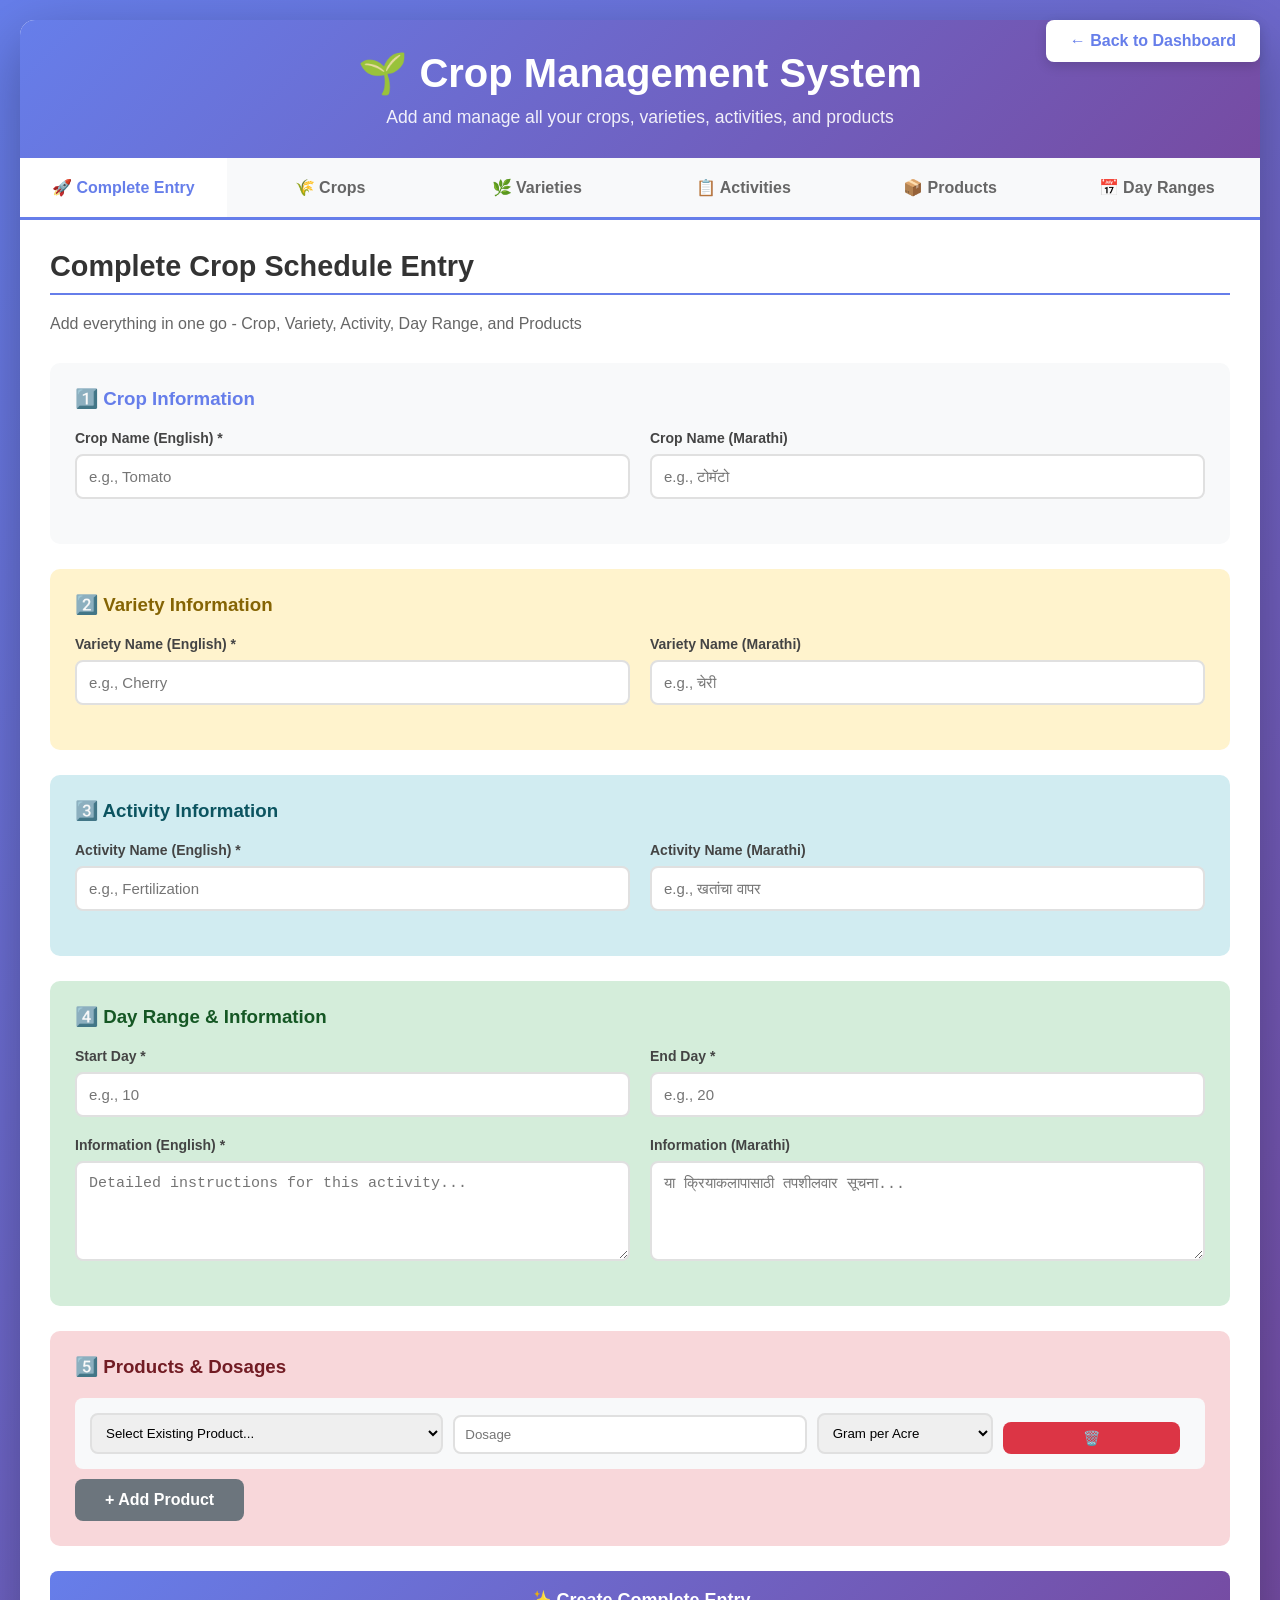
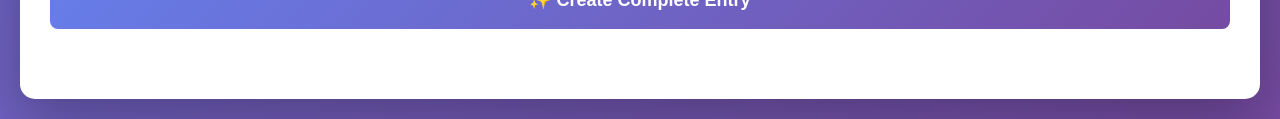
==== calender/templates/add.html @ fe81148e "api edit" ====
<!DOCTYPE html>
<html lang="en">
<head>
    <meta charset="UTF-8">
    <meta name="viewport" content="width=device-width, initial-scale=1.0">
    <title>Crop Management - Edit</title>
    <style>
        * {
            margin: 0;
            padding: 0;
            box-sizing: border-box;
        }

        body {
            font-family: 'Segoe UI', Tahoma, Geneva, Verdana, sans-serif;
            background: linear-gradient(135deg, #667eea 0%, #764ba2 100%);
            min-height: 100vh;
            padding: 20px;
        }

        .container {
            max-width: 1400px;
            margin: 0 auto;
            background: white;
            border-radius: 15px;
            box-shadow: 0 20px 60px rgba(0,0,0,0.3);
            overflow: hidden;
        }

        .header {
            background: linear-gradient(135deg, #667eea 0%, #764ba2 100%);
            color: white;
            padding: 30px;
            text-align: center;
        }

        .header h1 {
            font-size: 2.5em;
            margin-bottom: 10px;
        }

        .header p {
            font-size: 1.1em;
            opacity: 0.9;
        }

        .tabs {
            display: flex;
            background: #f8f9fa;
            border-bottom: 3px solid #667eea;
            overflow-x: auto;
        }

        .tab-btn {
            flex: 1;
            min-width: 150px;
            padding: 20px;
            background: transparent;
            border: none;
            cursor: pointer;
            font-size: 16px;
            font-weight: 600;
            color: #666;
            transition: all 0.3s;
            position: relative;
        }

        .tab-btn:hover {
            background: #e9ecef;
            color: #667eea;
        }

        .tab-btn.active {
            background: white;
            color: #667eea;
        }

        .tab-btn.active::after {
            content: '';
            position: absolute;
            bottom: -3px;
            left: 0;
            right: 0;
            height: 3px;
            background: #667eea;
        }

        .tab-content {
            display: none;
            padding: 30px;
            animation: fadeIn 0.3s;
        }

        .tab-content.active {
            display: block;
        }

        @keyframes fadeIn {
            from { opacity: 0; transform: translateY(10px); }
            to { opacity: 1; transform: translateY(0); }
        }

        .section {
            margin-bottom: 40px;
        }

        .section-title {
            font-size: 1.8em;
            color: #333;
            margin-bottom: 20px;
            padding-bottom: 10px;
            border-bottom: 2px solid #667eea;
        }

        .form-grid {
            display: grid;
            grid-template-columns: repeat(auto-fit, minmax(300px, 1fr));
            gap: 20px;
            margin-bottom: 20px;
        }

        .form-group {
            display: flex;
            flex-direction: column;
        }

        .form-group label {
            font-weight: 600;
            margin-bottom: 8px;
            color: #444;
            font-size: 14px;
        }

        .form-group input,
        .form-group select,
        .form-group textarea {
            padding: 12px;
            border: 2px solid #e0e0e0;
            border-radius: 8px;
            font-size: 15px;
            transition: all 0.3s;
        }

        .form-group input:focus,
        .form-group select:focus,
        .form-group textarea:focus {
            outline: none;
            border-color: #667eea;
            box-shadow: 0 0 0 3px rgba(102, 126, 234, 0.1);
        }

        .form-group textarea {
            min-height: 100px;
            resize: vertical;
        }

        .btn {
            padding: 12px 30px;
            border: none;
            border-radius: 8px;
            font-size: 16px;
            font-weight: 600;
            cursor: pointer;
            transition: all 0.3s;
        }

        .btn-primary {
            background: linear-gradient(135deg, #667eea 0%, #764ba2 100%);
            color: white;
        }

        .btn-primary:hover {
            transform: translateY(-2px);
            box-shadow: 0 5px 15px rgba(102, 126, 234, 0.4);
        }

        .btn-success {
            background: #28a745;
            color: white;
        }

        .btn-success:hover {
            background: #218838;
        }

        .btn-danger {
            background: #dc3545;
            color: white;
            padding: 8px 15px;
            font-size: 14px;
        }

        .btn-danger:hover {
            background: #c82333;
        }

        .btn-secondary {
            background: #6c757d;
            color: white;
        }

        .btn-secondary:hover {
            background: #5a6268;
        }

        .product-row {
            display: grid;
            grid-template-columns: 2fr 2fr 1fr 1fr auto;
            gap: 10px;
            align-items: end;
            margin-bottom: 10px;
            padding: 15px;
            background: #f8f9fa;
            border-radius: 8px;
        }

        .data-table {
            width: 100%;
            border-collapse: collapse;
            margin-top: 20px;
            background: white;
            box-shadow: 0 2px 8px rgba(0,0,0,0.1);
            border-radius: 8px;
            overflow: hidden;
        }

        .data-table thead {
            background: linear-gradient(135deg, #667eea 0%, #764ba2 100%);
            color: white;
        }

        .data-table th,
        .data-table td {
            padding: 15px;
            text-align: left;
        }

        .data-table tbody tr {
            border-bottom: 1px solid #e0e0e0;
            transition: background 0.2s;
        }

        .data-table tbody tr:hover {
            background: #f8f9fa;
        }

        .action-buttons {
            display: flex;
            gap: 10px;
        }

        .status-message {
            padding: 15px 20px;
            border-radius: 8px;
            margin-bottom: 20px;
            font-weight: 500;
        }

        .status-success {
            background: #d4edda;
            color: #155724;
            border: 1px solid #c3e6cb;
        }

        .status-error {
            background: #f8d7da;
            color: #721c24;
            border: 1px solid #f5c6cb;
        }

        .loading {
            text-align: center;
            padding: 40px;
            color: #666;
        }

        .empty-state {
            text-align: center;
            padding: 60px 20px;
            color: #999;
        }

        .empty-state svg {
            width: 80px;
            height: 80px;
            margin-bottom: 20px;
            opacity: 0.5;
        }

        #product-list {
            margin-top: 20px;
        }

        .dashboard-link {
            position: fixed;
            top: 20px;
            right: 20px;
            background: white;
            color: #667eea;
            padding: 12px 24px;
            border-radius: 8px;
            text-decoration: none;
            font-weight: 600;
            box-shadow: 0 4px 12px rgba(0,0,0,0.15);
            transition: all 0.3s;
        }

        .dashboard-link:hover {
            transform: translateY(-2px);
            box-shadow: 0 6px 16px rgba(0,0,0,0.2);
        }
    </style>
</head>
<body>
    <a href="/" class="dashboard-link">← Back to Dashboard</a>

    <div class="container">
        <div class="header">
            <h1>🌱 Crop Management System</h1>
            <p>Add and manage all your crops, varieties, activities, and products</p>
        </div>

        <div class="tabs">
            <button class="tab-btn active" onclick="showTab('complete')">🚀 Complete Entry</button>
            <button class="tab-btn" onclick="showTab('crop')">🌾 Crops</button>
            <button class="tab-btn" onclick="showTab('variety')">🌿 Varieties</button>
            <button class="tab-btn" onclick="showTab('activity')">📋 Activities</button>
            <button class="tab-btn" onclick="showTab('product')">📦 Products</button>
            <button class="tab-btn" onclick="showTab('dayrange')">📅 Day Ranges</button>
        </div>

        <!-- COMPLETE ENTRY TAB -->
        <div id="complete-tab" class="tab-content active">
            <div class="section">
                <h2 class="section-title">Complete Crop Schedule Entry</h2>
                <p style="color: #666; margin-bottom: 30px;">Add everything in one go - Crop, Variety, Activity, Day Range, and Products</p>
                
                <div id="complete-status"></div>

                <form id="complete-form">
                    <!-- Crop Section -->
                    <div style="background: #f8f9fa; padding: 25px; border-radius: 10px; margin-bottom: 25px;">
                        <h3 style="color: #667eea; margin-bottom: 20px;">1️⃣ Crop Information</h3>
                        <div class="form-grid">
                            <div class="form-group">
                                <label>Crop Name (English) *</label>
                                <input type="text" id="crop-name" required placeholder="e.g., Tomato">
                            </div>
                            <div class="form-group">
                                <label>Crop Name (Marathi)</label>
                                <input type="text" id="crop-name-marathi" placeholder="e.g., टोमॅटो">
                            </div>
                        </div>
                    </div>

                    <!-- Variety Section -->
                    <div style="background: #fff3cd; padding: 25px; border-radius: 10px; margin-bottom: 25px;">
                        <h3 style="color: #856404; margin-bottom: 20px;">2️⃣ Variety Information</h3>
                        <div class="form-grid">
                            <div class="form-group">
                                <label>Variety Name (English) *</label>
                                <input type="text" id="variety-name" required placeholder="e.g., Cherry">
                            </div>
                            <div class="form-group">
                                <label>Variety Name (Marathi)</label>
                                <input type="text" id="variety-name-marathi" placeholder="e.g., चेरी">
                            </div>
                        </div>
                    </div>

                    <!-- Activity Section -->
                    <div style="background: #d1ecf1; padding: 25px; border-radius: 10px; margin-bottom: 25px;">
                        <h3 style="color: #0c5460; margin-bottom: 20px;">3️⃣ Activity Information</h3>
                        <div class="form-grid">
                            <div class="form-group">
                                <label>Activity Name (English) *</label>
                                <input type="text" id="activity-name" required placeholder="e.g., Fertilization">
                            </div>
                            <div class="form-group">
                                <label>Activity Name (Marathi)</label>
                                <input type="text" id="activity-name-marathi" placeholder="e.g., खतांचा वापर">
                            </div>
                        </div>
                    </div>

                    <!-- Day Range Section -->
                    <div style="background: #d4edda; padding: 25px; border-radius: 10px; margin-bottom: 25px;">
                        <h3 style="color: #155724; margin-bottom: 20px;">4️⃣ Day Range & Information</h3>
                        <div class="form-grid">
                            <div class="form-group">
                                <label>Start Day *</label>
                                <input type="number" id="start-day" required min="0" placeholder="e.g., 10">
                            </div>
                            <div class="form-group">
                                <label>End Day *</label>
                                <input type="number" id="end-day" required min="0" placeholder="e.g., 20">
                            </div>
                        </div>
                        <div class="form-grid">
                            <div class="form-group">
                                <label>Information (English) *</label>
                                <textarea id="info" required placeholder="Detailed instructions for this activity..."></textarea>
                            </div>
                            <div class="form-group">
                                <label>Information (Marathi)</label>
                                <textarea id="info-marathi" placeholder="या क्रियाकलापासाठी तपशीलवार सूचना..."></textarea>
                            </div>
                        </div>
                    </div>

                    <!-- Products Section -->
                    <div style="background: #f8d7da; padding: 25px; border-radius: 10px; margin-bottom: 25px;">
                        <h3 style="color: #721c24; margin-bottom: 20px;">5️⃣ Products & Dosages</h3>
                        <div id="product-list"></div>
                        <button type="button" class="btn btn-secondary" onclick="addProductRow()">+ Add Product</button>
                    </div>

                    <button type="submit" class="btn btn-primary" style="width: 100%; padding: 18px; font-size: 18px;">
                        ✨ Create Complete Entry
                    </button>
                </form>
            </div>
        </div>

        <!-- CROPS TAB -->
        <div id="crop-tab" class="tab-content">
            <div class="section">
                <h2 class="section-title">Manage Crops</h2>
                
                <form id="crop-form" style="background: #f8f9fa; padding: 25px; border-radius: 10px; margin-bottom: 30px;">
                    <h3 style="margin-bottom: 20px;">Add New Crop</h3>
                    <div class="form-grid">
                        <div class="form-group">
                            <label>Crop Name (English) *</label>
                            <input type="text" id="crop-name-single" required>
                        </div>
                        <div class="form-group">
                            <label>Crop Name (Marathi)</label>
                            <input type="text" id="crop-name-marathi-single">
                        </div>
                    </div>
                    <button type="submit" class="btn btn-success">Add Crop</button>
                </form>

                <h3 style="margin-bottom: 15px;">Existing Crops</h3>
                <div id="crop-list" class="loading">Loading crops...</div>
            </div>
        </div>

        <!-- VARIETIES TAB -->
        <div id="variety-tab" class="tab-content">
            <div class="section">
                <h2 class="section-title">Manage Varieties</h2>
                
                <form id="variety-form" style="background: #f8f9fa; padding: 25px; border-radius: 10px; margin-bottom: 30px;">
                    <h3 style="margin-bottom: 20px;">Add New Variety</h3>
                    <div class="form-grid">
                        <div class="form-group">
                            <label>Select Crop *</label>
                            <select id="variety-crop-select" required>
                                <option value="">Select a crop...</option>
                            </select>
                        </div>
                        <div class="form-group">
                            <label>Variety Name (English) *</label>
                            <input type="text" id="variety-name-single" required>
                        </div>
                        <div class="form-group">
                            <label>Variety Name (Marathi)</label>
                            <input type="text" id="variety-name-marathi-single">
                        </div>
                    </div>
                    <button type="submit" class="btn btn-success">Add Variety</button>
                </form>

                <h3 style="margin-bottom: 15px;">Existing Varieties</h3>
                <div id="variety-list" class="loading">Loading varieties...</div>
            </div>
        </div>

        <!-- ACTIVITIES TAB -->
        <div id="activity-tab" class="tab-content">
            <div class="section">
                <h2 class="section-title">Manage Activities</h2>
                
                <form id="activity-form" style="background: #f8f9fa; padding: 25px; border-radius: 10px; margin-bottom: 30px;">
                    <h3 style="margin-bottom: 20px;">Add New Activity</h3>
                    <div class="form-grid">
                        <div class="form-group">
                            <label>Activity Name (English) *</label>
                            <input type="text" id="activity-name-single" required>
                        </div>
                        <div class="form-group">
                            <label>Activity Name (Marathi)</label>
                            <input type="text" id="activity-name-marathi-single">
                        </div>
                    </div>
                    <button type="submit" class="btn btn-success">Add Activity</button>
                </form>

                <h3 style="margin-bottom: 15px;">Existing Activities</h3>
                <div id="activity-list" class="loading">Loading activities...</div>
            </div>
        </div>

        <!-- PRODUCTS TAB -->
        <div id="product-tab" class="tab-content">
            <div class="section">
                <h2 class="section-title">Manage Products</h2>
                
                <form id="product-form" style="background: #f8f9fa; padding: 25px; border-radius: 10px; margin-bottom: 30px;">
                    <h3 style="margin-bottom: 20px;">Add New Product</h3>
                    <div class="form-grid">
                        <div class="form-group">
                            <label>Product Name (English) *</label>
                            <input type="text" id="product-name-single" required>
                        </div>
                        <div class="form-group">
                            <label>Product Name (Marathi)</label>
                            <input type="text" id="product-name-marathi-single">
                        </div>
                        <div class="form-group">
                            <label>Product Type</label>
                            <input type="text" id="product-type" placeholder="e.g., Fertilizer, Pesticide">
                        </div>
                    </div>
                    <button type="submit" class="btn btn-success">Add Product</button>
                </form>

                <h3 style="margin-bottom: 15px;">Existing Products</h3>
                <div id="product-list-single" class="loading">Loading products...</div>
            </div>
        </div>

        <!-- DAY RANGES TAB -->
        <div id="dayrange-tab" class="tab-content">
            <div class="section">
                <h2 class="section-title">Manage Day Ranges</h2>
                
                <form id="dayrange-form" style="background: #f8f9fa; padding: 25px; border-radius: 10px; margin-bottom: 30px;">
                    <h3 style="margin-bottom: 20px;">Add New Day Range</h3>
                    <div class="form-grid">
                        <div class="form-group">
                            <label>Select Crop *</label>
                            <select id="dayrange-crop-select" required onchange="loadVarietiesForDayRange()">
                                <option value="">Select a crop...</option>
                            </select>
                        </div>
                        <div class="form-group">
                            <label>Select Variety *</label>
                            <select id="dayrange-variety-select" required>
                                <option value="">Select crop first...</option>
                            </select>
                        </div>
                        <div class="form-group">
                            <label>Select Activity *</label>
                            <select id="dayrange-activity-select" required>
                                <option value="">Select an activity...</option>
                            </select>
                        </div>
                    </div>
                    <div class="form-grid">
                        <div class="form-group">
                            <label>Start Day *</label>
                            <input type="number" id="dayrange-start-day" required min="0">
                        </div>
                        <div class="form-group">
                            <label>End Day *</label>
                            <input type="number" id="dayrange-end-day" required min="0">
                        </div>
                    </div>
                    <div class="form-grid">
                        <div class="form-group">
                            <label>Information (English) *</label>
                            <textarea id="dayrange-info" required></textarea>
                        </div>
                        <div class="form-group">
                            <label>Information (Marathi)</label>
                            <textarea id="dayrange-info-marathi"></textarea>
                        </div>
                    </div>
                    
                    <h4 style="margin: 25px 0 15px 0;">Add Products for this Day Range</h4>
                    <div id="dayrange-product-list"></div>
                    <button type="button" class="btn btn-secondary" onclick="addDayRangeProductRow()">+ Add Product</button>
                    
                    <button type="submit" class="btn btn-success" style="margin-top: 20px; width: 100%;">Create Day Range with Products</button>
                </form>

                <h3 style="margin-bottom: 15px;">Existing Day Ranges</h3>
                <div id="dayrange-list" class="loading">Loading day ranges...</div>
            </div>
        </div>
    </div>

    <script>
        // Tab switching
        function showTab(tabName) {
            document.querySelectorAll('.tab-content').forEach(tab => tab.classList.remove('active'));
            document.querySelectorAll('.tab-btn').forEach(btn => btn.classList.remove('active'));
            
            document.getElementById(tabName + '-tab').classList.add('active');
            event.target.classList.add('active');
            
            // Load data when tab is opened
            if (tabName === 'crop') loadCrops();
            if (tabName === 'variety') { loadVarieties(); loadCropsForSelect(); }
            if (tabName === 'activity') loadActivities();
            if (tabName === 'product') loadProductsSingle();
            if (tabName === 'dayrange') { loadDayRanges(); loadCropsForDayRange(); loadActivitiesForDayRange(); }
        }

        // Global data storage
        let ALL_PRODUCTS = [];
        let ALL_CROPS = [];
        let ALL_ACTIVITIES = [];

        // Load initial data
        document.addEventListener('DOMContentLoaded', function() {
            loadProducts();
        });

        async function loadProducts() {
            try {
                const response = await fetch('/api/products-readonly/');
                const data = await response.json();
                ALL_PRODUCTS = data.results || data;
            } catch (error) {
                console.error('Error loading products:', error);
            }
        }

        // Product row management for complete form
        function addProductRow() {
            const container = document.getElementById('product-list');
            const row = document.createElement('div');
            row.className = 'product-row';
            row.style.gridTemplateColumns = '2fr 2fr 1fr 1fr auto'; // Adjusted for new field
            row.innerHTML = `
                <div style="display: flex; flex-direction: column; gap: 5px;">
                    <select class="product-id" onchange="toggleNewProductInput(this)" style="padding: 10px; border: 2px solid #e0e0e0; border-radius: 8px;">
                        <option value="">Select Existing Product...</option>
                        ${ALL_PRODUCTS.map(p => `<option value="${p.id}">${p.name}</option>`).join('')}
                        <option value="new">➕ Add New Product</option>
                    </select>
                    <input type="text" class="new-product-name" placeholder="New product name..." style="padding: 10px; border: 2px solid #e0e0e0; border-radius: 8px; display: none;">
                </div>
                <input type="text" class="new-product-marathi" placeholder="Product name (Marathi) - Optional" style="padding: 10px; border: 2px solid #e0e0e0; border-radius: 8px; display: none;">
                <input type="number" step="0.01" class="dosage" placeholder="Dosage" required style="padding: 10px; border: 2px solid #e0e0e0; border-radius: 8px;">
                <select class="dosage-unit" required style="padding: 10px; border: 2px solid #e0e0e0; border-radius: 8px;">
                    <option value="gm/acre">Gram per Acre</option>
                    <option value="kg/acre">Kilogram per Acre</option>
                    <option value="ml/acre">Milliliter per Acre</option>
                    <option value="liter/acre">Liter per Acre</option>
                    <option value="gm/liter">Gram per Liter</option>
                    <option value="ml/liter">Milliliter per Liter</option>
                    <option value="gm/plant">Gram per Plant</option>
                    <option value="ml/plant">Milliliter per Plant</option>
                </select>
                <button type="button" class="btn btn-danger" onclick="this.parentElement.remove()">🗑️</button>
            `;
            container.appendChild(row);
        }
        
        // Toggle between selecting existing product or adding new one
        function toggleNewProductInput(selectElement) {
            const row = selectElement.closest('.product-row');
            const newProductInput = row.querySelector('.new-product-name');
            const marathiInput = row.querySelector('.new-product-marathi');
            
            if (selectElement.value === 'new') {
                newProductInput.style.display = 'block';
                marathiInput.style.display = 'block';
                newProductInput.required = true;
                newProductInput.focus();
            } else {
                newProductInput.style.display = 'none';
                marathiInput.style.display = 'none';
                newProductInput.required = false;
                newProductInput.value = '';
                marathiInput.value = '';
            }
        }

        // Add initial product row
        addProductRow();

        // Complete form submission
        document.getElementById('complete-form').addEventListener('submit', async function(e) {
            e.preventDefault();
            const statusDiv = document.getElementById('complete-status');
            
            try {
                statusDiv.innerHTML = '<div class="status-message" style="background: #cce5ff;">Creating Crop...</div>';
                
                // 1. Create Crop
                const cropResponse = await fetch('/api/crops/', {
                    method: 'POST',
                    headers: {'Content-Type': 'application/json'},
                    body: JSON.stringify({
                        name: document.getElementById('crop-name').value,
                        name_marathi: document.getElementById('crop-name-marathi').value
                    })
                });
                const crop = await cropResponse.json();
                
                statusDiv.innerHTML = '<div class="status-message" style="background: #cce5ff;">Creating Variety...</div>';
                
                // 2. Create Variety
                const varietyResponse = await fetch('/api/varieties/', {
                    method: 'POST',
                    headers: {'Content-Type': 'application/json'},
                    body: JSON.stringify({
                        crop: crop.id,
                        name: document.getElementById('variety-name').value,
                        name_marathi: document.getElementById('variety-name-marathi').value
                    })
                });
                const variety = await varietyResponse.json();
                
                statusDiv.innerHTML = '<div class="status-message" style="background: #cce5ff;">Creating Activity...</div>';
                
                // 3. Create Activity
                const activityResponse = await fetch('/api/activities/', {
                    method: 'POST',
                    headers: {'Content-Type': 'application/json'},
                    body: JSON.stringify({
                        name: document.getElementById('activity-name').value,
                        name_marathi: document.getElementById('activity-name-marathi').value
                    })
                });
                const activity = await activityResponse.json();
                
                statusDiv.innerHTML = '<div class="status-message" style="background: #cce5ff;">Creating Day Range...</div>';
                
                // 4. Create Day Range
                const dayRangeResponse = await fetch('/api/day-ranges/', {
    method: 'POST',
    headers: {'Content-Type': 'application/json'},
    body: JSON.stringify({
        crop_variety_id: variety.id,  // Changed from crop_variety
        activity_id: activity.id,      // Changed from activity
        start_day: parseInt(document.getElementById('start-day').value),
        end_day: parseInt(document.getElementById('end-day').value),
        info: document.getElementById('info').value,
        info_marathi: document.getElementById('info-marathi').value
    })
});

if (!dayRangeResponse.ok) {
    const errorData = await dayRangeResponse.json();
    console.error('Day Range Error:', errorData);
    throw new Error(`Failed to create day range: ${JSON.stringify(errorData)}`);
}

const dayRange = await dayRangeResponse.json();

                
                statusDiv.innerHTML = '<div class="status-message" style="background: #cce5ff;">Adding Products...</div>';
                
                // 5. Add Products
                const productRows = document.querySelectorAll('#product-list .product-row');
                for (const row of productRows) {
                    const productSelect = row.querySelector('.product-id');
                    const newProductName = row.querySelector('.new-product-name');
                    const newProductMarathi = row.querySelector('.new-product-marathi');
                    const dosage = row.querySelector('.dosage').value;
                    const dosageUnit = row.querySelector('.dosage-unit').value;
                    
                    let productId;
                    
                    // Check if creating new product or using existing
                    if (productSelect.value === 'new' && newProductName.value.trim()) {
                        // Create new product first
                        statusDiv.innerHTML = `<div class="status-message" style="background: #cce5ff;">Creating new product: ${newProductName.value}...</div>`;
                        
                        const newProductResponse = await fetch('/api/products/', {
    method: 'POST',
    headers: {'Content-Type': 'application/json'},
    body: JSON.stringify({
        name: newProductName.value.trim(),
        name_marathi: newProductMarathi.value.trim() || null
    })
});

if (!newProductResponse.ok) {
    const errorData = await newProductResponse.json();
    console.error('Product Error:', errorData);
    throw new Error(`Failed to create product: ${JSON.stringify(errorData)}`);
}

const newProduct = await newProductResponse.json();
productId = newProduct.id;

                        // Reload products list for future use
                        await loadProducts();
                    } else {
                        productId = productSelect.value;
                    }
                    
                    if (productId && dosage) {
                        await fetch('/api/day-range-products/', {
                            method: 'POST',
                            headers: {'Content-Type': 'application/json'},
                            body: JSON.stringify({
                                day_range_id: dayRange.id,
                                product_id: parseInt(productId),
                                dosage: parseFloat(dosage),
                                dosage_unit: dosageUnit
                            })
                        });
                    }
                }
                
                statusDiv.innerHTML = '<div class="status-message status-success">✅ Successfully created complete entry!</div>';
                
                // Reset form
                document.getElementById('complete-form').reset();
                document.getElementById('product-list').innerHTML = '';
                addProductRow();
                
                // Clear success message after 3 seconds
                setTimeout(() => {
                    statusDiv.innerHTML = '';
                }, 3000);
                
            } catch (error) {
                statusDiv.innerHTML = `<div class="status-message status-error">❌ Error: ${error.message}</div>`;
            }
        });

        // ===== CROPS =====
        async function loadCrops() {
            try {
                const response = await fetch('/api/crops/');
                const crops = await response.json();
                ALL_CROPS = crops.results || crops;
                
                if (crops.length === 0) {
                    document.getElementById('crop-list').innerHTML = '<div class="empty-state">No crops found. Add one above!</div>';
                    return;
                }
                
                let html = '<table class="data-table"><thead><tr><th>Name</th><th>Name (Marathi)</th><th>Actions</th></tr></thead><tbody>';
                crops.forEach(crop => {
                    html += `
                        <tr>
                            <td>${crop.name}</td>
                            <td>${crop.name_marathi || '-'}</td>
                            <td class="action-buttons">
                                <button class="btn btn-danger" onclick="deleteCrop(${crop.id}, '${crop.name}')">Delete</button>
                            </td>
                        </tr>
                    `;
                });
                html += '</tbody></table>';
                document.getElementById('crop-list').innerHTML = html;
            } catch (error) {
                document.getElementById('crop-list').innerHTML = '<div class="status-message status-error">Error loading crops</div>';
            }
        }

        document.getElementById('crop-form').addEventListener('submit', async function(e) {
            e.preventDefault();
            try {
                await fetch('/api/crops/', {
                    method: 'POST',
                    headers: {'Content-Type': 'application/json'},
                    body: JSON.stringify({
                        name: document.getElementById('crop-name-single').value,
                        name_marathi: document.getElementById('crop-name-marathi-single').value
                    })
                });
                this.reset();
                loadCrops();
                alert('Crop added successfully!');
            } catch (error) {
                alert('Error adding crop');
            }
        });

        async function deleteCrop(id, name) {
            if (confirm(`Are you sure you want to delete "${name}"? This will delete all associated varieties and day ranges!`)) {
                try {
                    await fetch(`/api/crops/${id}/`, { method: 'DELETE' });
                    loadCrops();
                    alert('Crop deleted successfully!');
                } catch (error) {
                    alert('Error deleting crop');
                }
            }
        }

        // ===== VARIETIES =====
        async function loadCropsForSelect() {
            try {
                const response = await fetch('/api/crops/');
                const crops = await response.json();
                const select = document.getElementById('variety-crop-select');
                select.innerHTML = '<option value="">Select a crop...</option>' +
                    crops.map(c => `<option value="${c.id}">${c.name}</option>`).join('');
            } catch (error) {
                console.error('Error loading crops:', error);
            }
        }

        async function loadVarieties() {
            try {
                const response = await fetch('/api/varieties/');
                const varieties = await response.json();
                
                if (varieties.length === 0) {
                    document.getElementById('variety-list').innerHTML = '<div class="empty-state">No varieties found. Add one above!</div>';
                    return;
                }
                
                let html = '<table class="data-table"><thead><tr><th>Crop</th><th>Variety Name</th><th>Name (Marathi)</th><th>Actions</th></tr></thead><tbody>';
                varieties.forEach(variety => {
                    html += `
                        <tr>
                            <td>${variety.crop_name}</td>
                            <td>${variety.name}</td>
                            <td>${variety.name_marathi || '-'}</td>
                            <td class="action-buttons">
                                <button class="btn btn-danger" onclick="deleteVariety(${variety.id}, '${variety.name}')">Delete</button>
                            </td>
                        </tr>
                    `;
                });
                html += '</tbody></table>';
                document.getElementById('variety-list').innerHTML = html;
            } catch (error) {
                document.getElementById('variety-list').innerHTML = '<div class="status-message status-error">Error loading varieties</div>';
            }
        }

        document.getElementById('variety-form').addEventListener('submit', async function(e) {
            e.preventDefault();
            try {
                await fetch('/api/varieties/', {
                    method: 'POST',
                    headers: {'Content-Type': 'application/json'},
                    body: JSON.stringify({
                        crop: parseInt(document.getElementById('variety-crop-select').value),
                        name: document.getElementById('variety-name-single').value,
                        name_marathi: document.getElementById('variety-name-marathi-single').value
                    })
                });
                this.reset();
                loadVarieties();
                alert('Variety added successfully!');
            } catch (error) {
                alert('Error adding variety');
            }
        });

        async function deleteVariety(id, name) {
            if (confirm(`Are you sure you want to delete "${name}"?`)) {
                try {
                    await fetch(`/api/varieties/${id}/`, { method: 'DELETE' });
                    loadVarieties();
                    alert('Variety deleted successfully!');
                } catch (error) {
                    alert('Error deleting variety');
                }
            }
        }

        // ===== ACTIVITIES =====
        async function loadActivities() {
            try {
                const response = await fetch('/api/activities/');
                const activities = await response.json();
                ALL_ACTIVITIES = activities.results || activities;
                
                if (activities.length === 0) {
                    document.getElementById('activity-list').innerHTML = '<div class="empty-state">No activities found. Add one above!</div>';
                    return;
                }
                
                let html = '<table class="data-table"><thead><tr><th>Name</th><th>Name (Marathi)</th><th>Actions</th></tr></thead><tbody>';
                activities.forEach(activity => {
                    html += `
                        <tr>
                            <td>${activity.name}</td>
                            <td>${activity.name_marathi || '-'}</td>
                            <td class="action-buttons">
                                <button class="btn btn-danger" onclick="deleteActivity(${activity.id}, '${activity.name}')">Delete</button>
                            </td>
                        </tr>
                    `;
                });
                html += '</tbody></table>';
                document.getElementById('activity-list').innerHTML = html;
            } catch (error) {
                document.getElementById('activity-list').innerHTML = '<div class="status-message status-error">Error loading activities</div>';
            }
        }

        document.getElementById('activity-form').addEventListener('submit', async function(e) {
            e.preventDefault();
            try {
                await fetch('/api/activities/', {
                    method: 'POST',
                    headers: {'Content-Type': 'application/json'},
                    body: JSON.stringify({
                        name: document.getElementById('activity-name-single').value,
                        name_marathi: document.getElementById('activity-name-marathi-single').value
                    })
                });
                this.reset();
                loadActivities();
                alert('Activity added successfully!');
            } catch (error) {
                alert('Error adding activity');
            }
        });

        async function deleteActivity(id, name) {
            if (confirm(`Are you sure you want to delete "${name}"?`)) {
                try {
                    await fetch(`/api/activities/${id}/`, { method: 'DELETE' });
                    loadActivities();
                    alert('Activity deleted successfully!');
                } catch (error) {
                    alert('Error deleting activity');
                }
            }
        }

        // ===== PRODUCTS =====
        async function loadProductsSingle() {
            try {
                const response = await fetch('/api/products/');
                const products = await response.json();
                
                if (products.length === 0) {
                    document.getElementById('product-list-single').innerHTML = '<div class="empty-state">No products found. Add one above!</div>';
                    return;
                }
                
                let html = '<table class="data-table"><thead><tr><th>Name</th><th>Name (Marathi)</th><th>Type</th><th>Actions</th></tr></thead><tbody>';
                products.forEach(product => {
                    html += `
                        <tr>
                            <td>${product.name}</td>
                            <td>${product.name_marathi || '-'}</td>
                            <td>${product.product_type || '-'}</td>
                            <td class="action-buttons">
                                <button class="btn btn-danger" onclick="deleteProduct(${product.id}, '${product.name}')">Delete</button>
                            </td>
                        </tr>
                    `;
                });
                html += '</tbody></table>';
                document.getElementById('product-list-single').innerHTML = html;
            } catch (error) {
                document.getElementById('product-list-single').innerHTML = '<div class="status-message status-error">Error loading products</div>';
            }
        }

        document.getElementById('product-form').addEventListener('submit', async function(e) {
            e.preventDefault();
            try {
                await fetch('/api/products/', {
                    method: 'POST',
                    headers: {'Content-Type': 'application/json'},
                    body: JSON.stringify({
                        name: document.getElementById('product-name-single').value,
                        name_marathi: document.getElementById('product-name-marathi-single').value,
                        product_type: document.getElementById('product-type').value
                    })
                });
                this.reset();
                loadProductsSingle();
                loadProducts(); // Reload for dropdown
                alert('Product added successfully!');
            } catch (error) {
                alert('Error adding product');
            }
        });

        async function deleteProduct(id, name) {
            if (confirm(`Are you sure you want to delete "${name}"?`)) {
                try {
                    await fetch(`/api/products/${id}/`, { method: 'DELETE' });
                    loadProductsSingle();
                    loadProducts(); // Reload for dropdown
                    alert('Product deleted successfully!');
                } catch (error) {
                    alert('Error deleting product');
                }
            }
        }

        // ===== DAY RANGES =====
        async function loadCropsForDayRange() {
            try {
                const response = await fetch('/api/crops/');
                const crops = await response.json();
                const select = document.getElementById('dayrange-crop-select');
                select.innerHTML = '<option value="">Select a crop...</option>' +
                    crops.map(c => `<option value="${c.id}">${c.name}</option>`).join('');
            } catch (error) {
                console.error('Error loading crops:', error);
            }
        }

        async function loadVarietiesForDayRange() {
            const cropId = document.getElementById('dayrange-crop-select').value;
            const select = document.getElementById('dayrange-variety-select');
            
            if (!cropId) {
                select.innerHTML = '<option value="">Select crop first...</option>';
                return;
            }
            
            try {
                const response = await fetch(`/api/get-varieties/?crop_id=${cropId}`);
                const varieties = await response.json();
                select.innerHTML = '<option value="">Select a variety...</option>' +
                    varieties.map(v => `<option value="${v.id}">${v.name}</option>`).join('');
            } catch (error) {
                console.error('Error loading varieties:', error);
            }
        }

        async function loadActivitiesForDayRange() {
            try {
                const response = await fetch('/api/activities/');
                const activities = await response.json();
                const select = document.getElementById('dayrange-activity-select');
                select.innerHTML = '<option value="">Select an activity...</option>' +
                    activities.map(a => `<option value="${a.id}">${a.name}</option>`).join('');
            } catch (error) {
                console.error('Error loading activities:', error);
            }
        }

        function addDayRangeProductRow() {
            const container = document.getElementById('dayrange-product-list');
            const row = document.createElement('div');
            row.className = 'product-row';
            row.style.gridTemplateColumns = '2fr 2fr 1fr 1fr auto';
            row.innerHTML = `
                <div style="display: flex; flex-direction: column; gap: 5px;">
                    <select class="dr-product-id" onchange="toggleDRNewProductInput(this)" style="padding: 10px; border: 2px solid #e0e0e0; border-radius: 8px;">
                        <option value="">Select Existing Product...</option>
                        ${ALL_PRODUCTS.map(p => `<option value="${p.id}">${p.name}</option>`).join('')}
                        <option value="new">➕ Add New Product</option>
                    </select>
                    <input type="text" class="dr-new-product-name" placeholder="New product name..." style="padding: 10px; border: 2px solid #e0e0e0; border-radius: 8px; display: none;">
                </div>
                <input type="text" class="dr-new-product-marathi" placeholder="Product name (Marathi) - Optional" style="padding: 10px; border: 2px solid #e0e0e0; border-radius: 8px; display: none;">
                <input type="number" step="0.01" class="dr-dosage" placeholder="Dosage" required style="padding: 10px; border: 2px solid #e0e0e0; border-radius: 8px;">
                <select class="dr-dosage-unit" required style="padding: 10px; border: 2px solid #e0e0e0; border-radius: 8px;">
                    <option value="gm/acre">Gram per Acre</option>
                    <option value="kg/acre">Kilogram per Acre</option>
                    <option value="ml/acre">Milliliter per Acre</option>
                    <option value="liter/acre">Liter per Acre</option>
                    <option value="gm/liter">Gram per Liter</option>
                    <option value="ml/liter">Milliliter per Liter</option>
                    <option value="gm/plant">Gram per Plant</option>
                    <option value="ml/plant">Milliliter per Plant</option>
                </select>
                <button type="button" class="btn btn-danger" onclick="this.parentElement.remove()">🗑️</button>
            `;
            container.appendChild(row);
        }
        
        function toggleDRNewProductInput(selectElement) {
            const row = selectElement.closest('.product-row');
            const newProductInput = row.querySelector('.dr-new-product-name');
            const marathiInput = row.querySelector('.dr-new-product-marathi');
            
            if (selectElement.value === 'new') {
                newProductInput.style.display = 'block';
                marathiInput.style.display = 'block';
                newProductInput.required = true;
                newProductInput.focus();
            } else {
                newProductInput.style.display = 'none';
                marathiInput.style.display = 'none';
                newProductInput.required = false;
                newProductInput.value = '';
                marathiInput.value = '';
            }
        }

        document.getElementById('dayrange-form').addEventListener('submit', async function(e) {
            e.preventDefault();
            try {
                // Create Day Range
                const dayRangeResponse = await fetch('/api/day-ranges/', {
                    method: 'POST',
                    headers: {'Content-Type': 'application/json'},
                    body: JSON.stringify({
                        crop_variety: parseInt(document.getElementById('dayrange-variety-select').value),
                        activity: parseInt(document.getElementById('dayrange-activity-select').value),
                        start_day: parseInt(document.getElementById('dayrange-start-day').value),
                        end_day: parseInt(document.getElementById('dayrange-end-day').value),
                        info: document.getElementById('dayrange-info').value,
                        info_marathi: document.getElementById('dayrange-info-marathi').value
                    })
                });
                const dayRange = await dayRangeResponse.json();
                
                // Add Products
                const productRows = document.querySelectorAll('#dayrange-product-list .product-row');
                for (const row of productRows) {
                    const productSelect = row.querySelector('.dr-product-id');
                    const newProductName = row.querySelector('.dr-new-product-name');
                    const newProductMarathi = row.querySelector('.dr-new-product-marathi');
                    const dosage = row.querySelector('.dr-dosage').value;
                    const dosageUnit = row.querySelector('.dr-dosage-unit').value;
                    
                    let productId;
                    
                    // Check if creating new product or using existing
                    if (productSelect.value === 'new' && newProductName.value.trim()) {
                        // Create new product first
                        const newProductResponse = await fetch('/api/products/', {
                            method: 'POST',
                            headers: {'Content-Type': 'application/json'},
                            body: JSON.stringify({
                                name: newProductName.value.trim(),
                                name_marathi: newProductMarathi.value.trim() || null
                            })
                        });
                        const newProduct = await newProductResponse.json();
                        productId = newProduct.id;
                        
                        // Reload products list
                        await loadProducts();
                    } else {
                        productId = productSelect.value;
                    }
                    
                    if (productId && dosage) {
                        await fetch('/api/day-range-products/', {
                            method: 'POST',
                            headers: {'Content-Type': 'application/json'},
                            body: JSON.stringify({
                                day_range_id: dayRange.id,
                                product_id: parseInt(productId),
                                dosage: parseFloat(dosage),
                                dosage_unit: dosageUnit
                            })
                        });
                    }
                }
                
                this.reset();
                document.getElementById('dayrange-product-list').innerHTML = '';
                loadDayRanges();
                alert('Day range added successfully!');
            } catch (error) {
                alert('Error adding day range: ' + error.message);
            }
        });

        async function loadDayRanges() {
            try {
                const response = await fetch('/api/day-ranges/');
                const dayRanges = await response.json();
                
                if (dayRanges.length === 0) {
                    document.getElementById('dayrange-list').innerHTML = '<div class="empty-state">No day ranges found. Add one above!</div>';
                    return;
                }
                
                let html = '<table class="data-table"><thead><tr><th>Crop Variety</th><th>Activity</th><th>Days</th><th>Info</th><th>Actions</th></tr></thead><tbody>';
                dayRanges.forEach(dr => {
                    html += `
                        <tr>
                            <td>${dr.crop_variety?.name || 'N/A'}</td>
                            <td>${dr.activity?.name || 'N/A'}</td>
                            <td>${dr.start_day} - ${dr.end_day}</td>
                            <td>${dr.info.substring(0, 50)}...</td>
                            <td class="action-buttons">
                                <button class="btn btn-danger" onclick="deleteDayRange(${dr.id})">Delete</button>
                            </td>
                        </tr>
                    `;
                });
                html += '</tbody></table>';
                document.getElementById('dayrange-list').innerHTML = html;
            } catch (error) {
                document.getElementById('dayrange-list').innerHTML = '<div class="status-message status-error">Error loading day ranges</div>';
            }
        }

        async function deleteDayRange(id) {
            if (confirm('Are you sure you want to delete this day range?')) {
                try {
                    await fetch(`/api/day-ranges/${id}/`, { method: 'DELETE' });
                    loadDayRanges();
                    alert('Day range deleted successfully!');
                } catch (error) {
                    alert('Error deleting day range');
                }
            }
        }
    </script>
</body>
</html>
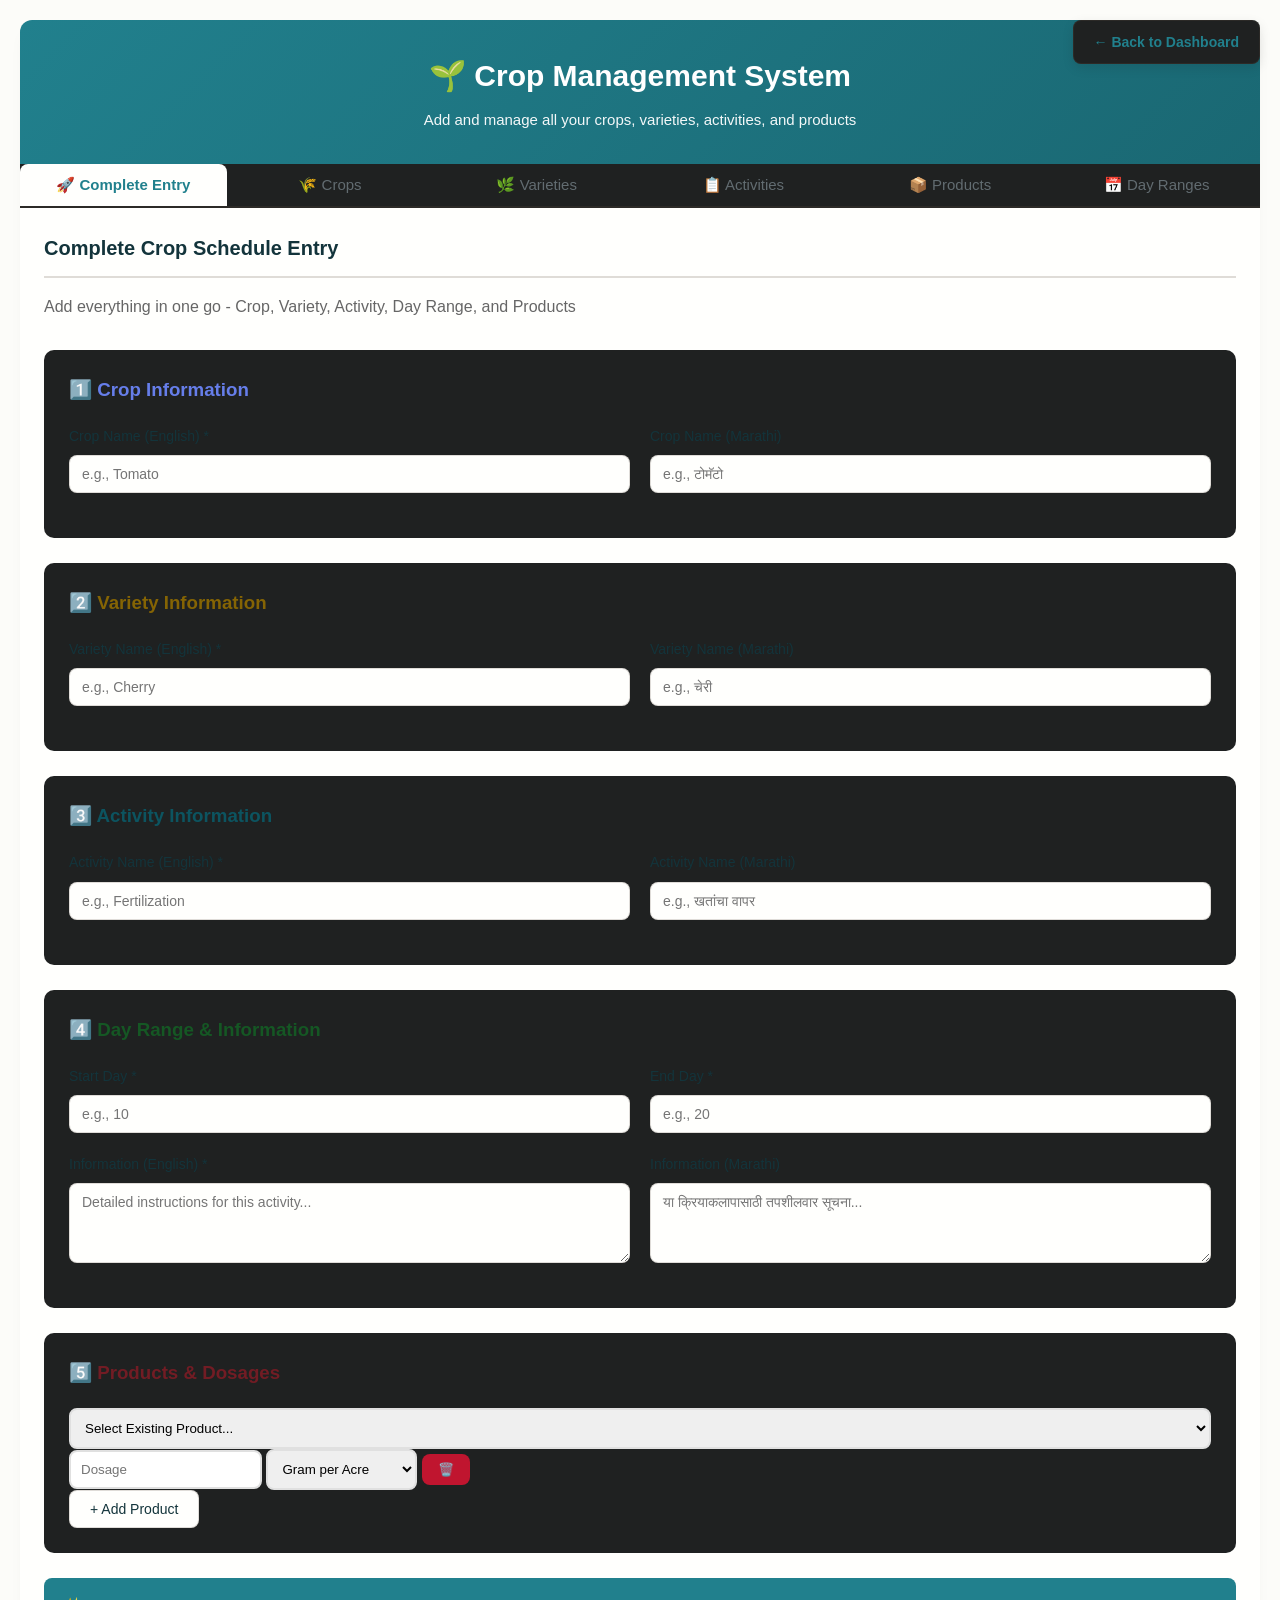
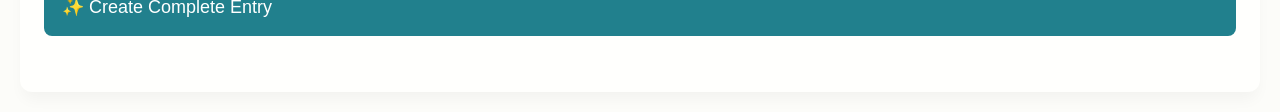
==== commit 26fdfa00: "api edit ui" ====
--- a/calender/templates/add.html
+++ b/calender/templates/add.html
@@ -4,312 +4,540 @@
     <meta charset="UTF-8">
     <meta name="viewport" content="width=device-width, initial-scale=1.0">
     <title>Crop Management - Edit</title>
-    <style>
-        * {
-            margin: 0;
-            padding: 0;
-            box-sizing: border-box;
-        }
-
+
+<style>
+    * {
+        margin: 0;
+        padding: 0;
+        box-sizing: border-box;
+    }
+
+    :root {
+        /* Color System - Matching Dashboard */
+        --color-white: rgba(255, 255, 255, 1);
+        --color-cream-50: rgba(252, 252, 249, 1);
+        --color-cream-100: rgba(255, 255, 253, 1);
+        --color-gray-200: rgba(245, 245, 245, 1);
+        --color-gray-300: rgba(167, 169, 169, 1);
+        --color-slate-500: rgba(98, 108, 113, 1);
+        --color-brown-600: rgba(94, 82, 64, 1);
+        --color-charcoal-700: rgba(31, 33, 33, 1);
+        --color-charcoal-800: rgba(38, 40, 40, 1);
+        --color-slate-900: rgba(19, 52, 59, 1);
+        --color-teal-300: rgba(50, 184, 198, 1);
+        --color-teal-500: rgba(33, 128, 141, 1);
+        --color-teal-600: rgba(29, 116, 128, 1);
+        --color-teal-700: rgba(26, 104, 115, 1);
+        --color-red-500: rgba(192, 21, 47, 1);
+        --color-orange-500: rgba(168, 75, 47, 1);
+        
+        /* RGB values for rgba() usage */
+        --color-brown-600-rgb: 94, 82, 64;
+        --color-teal-500-rgb: 33, 128, 141;
+        --color-slate-900-rgb: 19, 52, 59;
+        
+        /* Theme Colors */
+        --color-background: var(--color-cream-50);
+        --color-surface: var(--color-cream-100);
+        --color-text: var(--color-slate-900);
+        --color-text-secondary: var(--color-slate-500);
+        --color-primary: var(--color-teal-500);
+        --color-primary-hover: var(--color-teal-600);
+        --color-primary-active: var(--color-teal-700);
+        --color-border: rgba(var(--color-brown-600-rgb), 0.2);
+        --color-card-border: rgba(var(--color-brown-600-rgb), 0.12);
+        --color-focus-ring: rgba(var(--color-teal-500-rgb), 0.4);
+        
+        /* Typography */
+        --font-family-base: -apple-system, BlinkMacSystemFont, 'Segoe UI', Roboto, sans-serif;
+        
+        /* Spacing & Effects */
+        --radius-base: 8px;
+        --radius-lg: 12px;
+        --shadow-sm: 0 1px 3px rgba(0, 0, 0, 0.04);
+        --shadow-md: 0 4px 6px -1px rgba(0, 0, 0, 0.04);
+        --shadow-lg: 0 10px 15px -3px rgba(0, 0, 0, 0.04);
+    }
+
+    /* Dark Mode Support */
+    @media (prefers-color-scheme: dark) {
+        :root {
+            --color-background: var(--color-charcoal-700);
+            --color-surface: var(--color-charcoal-800);
+            --color-text: var(--color-gray-200);
+            --color-text-secondary: rgba(167, 169, 169, 0.7);
+            --color-primary: var(--color-teal-300);
+            --color-border: rgba(119, 124, 124, 0.3);
+            --color-card-border: rgba(119, 124, 124, 0.2);
+        }
+    }
+
+    /* Base Styles */
+    body {
+        font-family: var(--font-family-base);
+        background: var(--color-background);
+        min-height: 100vh;
+        padding: 20px;
+        color: var(--color-text);
+        line-height: 1.6;
+    }
+
+    /* Container */
+    .container {
+        max-width: 1400px;
+        margin: 0 auto;
+        background: var(--color-surface);
+        border-radius: var(--radius-lg);
+        box-shadow: var(--shadow-lg);
+        overflow: hidden;
+    }
+
+    /* Header - Gradient Style like Dashboard */
+    .header {
+        background: linear-gradient(135deg, var(--color-teal-500) 0%, var(--color-teal-700) 100%);
+        color: var(--color-white);
+        padding: 32px 24px;
+        text-align: center;
+        box-shadow: var(--shadow-md);
+    }
+
+    .header h1 {
+        font-size: 30px;
+        font-weight: 600;
+        margin-bottom: 8px;
+    }
+
+    .header p {
+        font-size: 15px;
+        opacity: 0.95;
+    }
+
+    /* Tabs */
+    .tabs {
+        display: flex;
+        background: rgba(31, 33, 33, 1);
+        border-bottom: 2px solid var(--color-border);
+        overflow-x: auto;
+    }
+
+    .tab-btn {
+        flex: 1;
+        min-width: 150px;
+        padding: 12px 24px;
+        background: transparent;
+        border: none;
+        cursor: pointer;
+        font-size: 15px;
+        font-weight: 500;
+        color: var(--color-text-secondary);
+        transition: all 0.2s;
+        position: relative;
+        border-radius: var(--radius-base) var(--radius-base) 0 0;
+        white-space: nowrap;
+    }
+
+    .tab-btn:hover {
+        background: rgba(var(--color-teal-500-rgb), 0.05);
+        color: var(--color-primary);
+    }
+
+    .tab-btn.active {
+        background: var(--color-surface);
+        color: var(--color-primary);
+        font-weight: 600;
+    }
+
+    .tab-btn.active::after {
+        content: '';
+        position: absolute;
+        bottom: -2px;
+        left: 0;
+        right: 0;
+        height: 2px;
+        background: var(--color-primary);
+    }
+
+    /* Tab Content */
+    .tab-content {
+        display: none;
+        padding: 24px;
+        animation: fadeIn 0.3s;
+    }
+
+    .tab-content.active {
+        display: block;
+    }
+
+    @keyframes fadeIn {
+        from { 
+            opacity: 0; 
+            transform: translateY(8px); 
+        }
+        to { 
+            opacity: 1; 
+            transform: translateY(0); 
+        }
+    }
+
+    /* Section */
+    .section {
+        margin-bottom: 32px;
+    }
+
+    .section-title {
+        font-size: 20px;
+        color: var(--color-text);
+        margin-bottom: 16px;
+        padding-bottom: 12px;
+        border-bottom: 2px solid var(--color-border);
+        font-weight: 600;
+    }
+
+    /* Form Grid */
+    .form-grid {
+        display: grid;
+        grid-template-columns: repeat(auto-fit, minmax(280px, 1fr));
+        gap: 20px;
+        margin-bottom: 20px;
+    }
+
+    .form-group {
+        display: flex;
+        flex-direction: column;
+    }
+
+    .form-group label {
+        font-weight: 500;
+        margin-bottom: 8px;
+        color: var(--color-text);
+        font-size: 14px;
+    }
+
+    .form-group input,
+    .form-group select,
+    .form-group textarea {
+        padding: 10px 12px;
+        border: 1px solid var(--color-border);
+        border-radius: var(--radius-base);
+        font-size: 14px;
+        background: var(--color-surface);
+        color: var(--color-text);
+        transition: all 0.2s;
+        font-family: var(--font-family-base);
+    }
+
+    .form-group input:focus,
+    .form-group select:focus,
+    .form-group textarea:focus {
+        outline: none;
+        border-color: var(--color-primary);
+        box-shadow: 0 0 0 3px var(--color-focus-ring);
+    }
+
+    .form-group textarea {
+        resize: vertical;
+        min-height: 80px;
+    }
+
+    /* Buttons */
+    .btn {
+        padding: 10px 20px;
+        border: none;
+        border-radius: var(--radius-base);
+        font-size: 14px;
+        font-weight: 500;
+        cursor: pointer;
+        transition: all 0.2s;
+        display: inline-flex;
+        align-items: center;
+        gap: 8px;
+        font-family: var(--font-family-base);
+    }
+
+    .btn-primary {
+        background: var(--color-primary);
+        color: var(--color-white);
+    }
+
+    .btn-primary:hover {
+        background: var(--color-primary-hover);
+        transform: translateY(-1px);
+        box-shadow: 0 4px 8px rgba(var(--color-teal-500-rgb), 0.2);
+    }
+
+    .btn-primary:active {
+        transform: translateY(0);
+    }
+
+    .btn-success {
+        background: #28a745;
+        color: var(--color-white);
+    }
+
+    .btn-success:hover {
+        background: #218838;
+        transform: translateY(-1px);
+    }
+
+    .btn-secondary {
+        background: var(--color-surface);
+        color: var(--color-text);
+        border: 1px solid var(--color-border);
+    }
+
+    .btn-secondary:hover {
+        background: rgba(var(--color-brown-600-rgb), 0.05);
+        border-color: var(--color-primary);
+    }
+
+    .btn-danger {
+        background: var(--color-red-500);
+        color: var(--color-white);
+        padding: 8px 16px;
+        font-size: 13px;
+    }
+
+    .btn-danger:hover {
+        background: #a81733;
+        transform: translateY(-1px);
+    }
+
+    /* Data Table */
+    .data-table {
+        width: 100%;
+        border-collapse: collapse;
+        margin-top: 20px;
+        background: var(--color-surface);
+        border-radius: var(--radius-base);
+        overflow: hidden;
+        box-shadow: var(--shadow-sm);
+        border: 1px solid var(--color-card-border);
+    }
+
+    .data-table thead {
+        background: linear-gradient(135deg, var(--color-teal-500) 0%, var(--color-teal-600) 100%);
+        color: var(--color-white);
+    }
+
+    .data-table th,
+    .data-table td {
+        padding: 12px 16px;
+        text-align: left;
+        font-size: 14px;
+    }
+
+    .data-table th {
+        font-weight: 600;
+        font-size: 13px;
+        text-transform: uppercase;
+        letter-spacing: 0.5px;
+    }
+
+    .data-table tbody tr {
+        border-bottom: 1px solid var(--color-border);
+        transition: background 0.2s;
+    }
+
+    .data-table tbody tr:hover {
+        background: rgba(var(--color-teal-500-rgb), 0.03);
+    }
+
+    .data-table tbody tr:last-child {
+        border-bottom: none;
+    }
+
+    /* Status Messages */
+    .status-message {
+        padding: 12px 16px;
+        border-radius: var(--radius-base);
+        margin-bottom: 20px;
+        font-size: 14px;
+        font-weight: 500;
+        animation: slideIn 0.3s;
+    }
+
+    .status-success {
+        background: rgba(40, 167, 69, 0.1);
+        color: #155724;
+        border: 1px solid rgba(40, 167, 69, 0.3);
+    }
+
+    .status-error {
+        background: rgba(220, 53, 69, 0.1);
+        color: #721c24;
+        border: 1px solid rgba(220, 53, 69, 0.3);
+    }
+
+    @keyframes slideIn {
+        from {
+            transform: translateY(-20px);
+            opacity: 0;
+        }
+        to {
+            transform: translateY(0);
+            opacity: 1;
+        }
+    }
+
+    /* Dashboard Link / Back Button */
+    .dashboard-link {
+        position: fixed;
+        top: 20px;
+        right: 20px;
+        background: rgba(31, 33, 33, 1);
+        color: var(--color-primary);
+        padding: 10px 20px;
+        border-radius: var(--radius-base);
+        text-decoration: none;
+        font-weight: 600;
+        font-size: 14px;
+        box-shadow: 0 4px 12px rgba(0, 0, 0, 0.1);
+        transition: all 0.2s;
+        backdrop-filter: blur(10px);
+        border: 1px solid var(--color-border);
+        z-index: 100;
+    }
+
+    .dashboard-link:hover {
+        transform: translateY(-2px);
+        box-shadow: 0 6px 16px rgba(0, 0, 0, 0.15);
+        background: var(--color-white);
+    }
+
+    /* Cards (if used) */
+    .card {
+        background: var(--color-surface);
+        border: 1px solid var(--color-card-border);
+        border-radius: var(--radius-lg);
+        padding: 24px;
+        box-shadow: var(--shadow-sm);
+        margin-bottom: 24px;
+    }
+
+    .card h2 {
+        color: var(--color-text);
+        font-size: 20px;
+        font-weight: 600;
+        margin-bottom: 20px;
+        padding-bottom: 12px;
+        border-bottom: 2px solid var(--color-border);
+    }
+
+    /* Loading State */
+    .loading {
+        text-align: center;
+        padding: 40px 20px;
+        color: var(--color-text-secondary);
+        font-size: 15px;
+    }
+
+    /* Alert Messages */
+    .alert {
+        padding: 12px 16px;
+        border-radius: var(--radius-base);
+        margin-bottom: 16px;
+        font-size: 14px;
+        animation: slideIn 0.3s;
+    }
+
+    .alert-success {
+        background: rgba(40, 167, 69, 0.1);
+        color: #155724;
+        border: 1px solid rgba(40, 167, 69, 0.3);
+    }
+
+    .alert-error {
+        background: rgba(220, 53, 69, 0.1);
+        color: #721c24;
+        border: 1px solid rgba(220, 53, 69, 0.3);
+    }
+
+    /* Product List Items */
+    .product-item,
+    .products-list > div {
+        background: var(--color-surface);
+        border: 1px solid var(--color-card-border);
+        border-radius: var(--radius-base);
+        padding: 16px;
+        margin-bottom: 12px;
+        transition: all 0.2s;
+    }
+
+    .product-item:hover {
+        box-shadow: 0 4px 12px rgba(0, 0, 0, 0.08);
+        border-color: var(--color-primary);
+        transform: translateY(-2px);
+    }
+
+    /* Responsive Design */
+    @media (max-width: 768px) {
         body {
-            font-family: 'Segoe UI', Tahoma, Geneva, Verdana, sans-serif;
-            background: linear-gradient(135deg, #667eea 0%, #764ba2 100%);
-            min-height: 100vh;
-            padding: 20px;
-        }
-
-        .container {
-            max-width: 1400px;
-            margin: 0 auto;
-            background: white;
-            border-radius: 15px;
-            box-shadow: 0 20px 60px rgba(0,0,0,0.3);
-            overflow: hidden;
+            padding: 10px;
         }
 
         .header {
-            background: linear-gradient(135deg, #667eea 0%, #764ba2 100%);
-            color: white;
-            padding: 30px;
+            padding: 24px 16px;
+        }
+
+        .header h1 {
+            font-size: 24px;
+        }
+
+        .tab-content {
+            padding: 16px;
+        }
+
+        .form-grid {
+            grid-template-columns: 1fr;
+        }
+
+        .dashboard-link {
+            position: static;
+            display: block;
+            margin: 10px;
             text-align: center;
         }
 
-        .header h1 {
-            font-size: 2.5em;
-            margin-bottom: 10px;
-        }
-
-        .header p {
-            font-size: 1.1em;
-            opacity: 0.9;
-        }
-
-        .tabs {
-            display: flex;
-            background: #f8f9fa;
-            border-bottom: 3px solid #667eea;
-            overflow-x: auto;
-        }
-
-        .tab-btn {
-            flex: 1;
-            min-width: 150px;
-            padding: 20px;
-            background: transparent;
-            border: none;
-            cursor: pointer;
-            font-size: 16px;
-            font-weight: 600;
-            color: #666;
-            transition: all 0.3s;
-            position: relative;
-        }
-
-        .tab-btn:hover {
-            background: #e9ecef;
-            color: #667eea;
-        }
-
-        .tab-btn.active {
-            background: white;
-            color: #667eea;
-        }
-
-        .tab-btn.active::after {
-            content: '';
-            position: absolute;
-            bottom: -3px;
-            left: 0;
-            right: 0;
-            height: 3px;
-            background: #667eea;
-        }
-
-        .tab-content {
-            display: none;
-            padding: 30px;
-            animation: fadeIn 0.3s;
-        }
-
-        .tab-content.active {
-            display: block;
-        }
-
-        @keyframes fadeIn {
-            from { opacity: 0; transform: translateY(10px); }
-            to { opacity: 1; transform: translateY(0); }
-        }
-
-        .section {
-            margin-bottom: 40px;
-        }
-
-        .section-title {
-            font-size: 1.8em;
-            color: #333;
-            margin-bottom: 20px;
-            padding-bottom: 10px;
-            border-bottom: 2px solid #667eea;
-        }
-
-        .form-grid {
-            display: grid;
-            grid-template-columns: repeat(auto-fit, minmax(300px, 1fr));
-            gap: 20px;
-            margin-bottom: 20px;
-        }
-
-        .form-group {
-            display: flex;
-            flex-direction: column;
-        }
-
-        .form-group label {
-            font-weight: 600;
-            margin-bottom: 8px;
-            color: #444;
-            font-size: 14px;
-        }
-
-        .form-group input,
-        .form-group select,
-        .form-group textarea {
-            padding: 12px;
-            border: 2px solid #e0e0e0;
-            border-radius: 8px;
-            font-size: 15px;
-            transition: all 0.3s;
-        }
-
-        .form-group input:focus,
-        .form-group select:focus,
-        .form-group textarea:focus {
-            outline: none;
-            border-color: #667eea;
-            box-shadow: 0 0 0 3px rgba(102, 126, 234, 0.1);
-        }
-
-        .form-group textarea {
-            min-height: 100px;
-            resize: vertical;
-        }
-
-        .btn {
-            padding: 12px 30px;
-            border: none;
-            border-radius: 8px;
-            font-size: 16px;
-            font-weight: 600;
-            cursor: pointer;
-            transition: all 0.3s;
-        }
-
-        .btn-primary {
-            background: linear-gradient(135deg, #667eea 0%, #764ba2 100%);
-            color: white;
-        }
-
-        .btn-primary:hover {
-            transform: translateY(-2px);
-            box-shadow: 0 5px 15px rgba(102, 126, 234, 0.4);
-        }
-
-        .btn-success {
-            background: #28a745;
-            color: white;
-        }
-
-        .btn-success:hover {
-            background: #218838;
-        }
-
-        .btn-danger {
-            background: #dc3545;
-            color: white;
-            padding: 8px 15px;
-            font-size: 14px;
-        }
-
-        .btn-danger:hover {
-            background: #c82333;
-        }
-
-        .btn-secondary {
-            background: #6c757d;
-            color: white;
-        }
-
-        .btn-secondary:hover {
-            background: #5a6268;
-        }
-
-        .product-row {
-            display: grid;
-            grid-template-columns: 2fr 2fr 1fr 1fr auto;
-            gap: 10px;
-            align-items: end;
-            margin-bottom: 10px;
-            padding: 15px;
-            background: #f8f9fa;
-            border-radius: 8px;
-        }
-
         .data-table {
-            width: 100%;
-            border-collapse: collapse;
-            margin-top: 20px;
-            background: white;
-            box-shadow: 0 2px 8px rgba(0,0,0,0.1);
-            border-radius: 8px;
-            overflow: hidden;
-        }
-
-        .data-table thead {
-            background: linear-gradient(135deg, #667eea 0%, #764ba2 100%);
-            color: white;
+            font-size: 13px;
         }
 
         .data-table th,
         .data-table td {
-            padding: 15px;
-            text-align: left;
-        }
-
-        .data-table tbody tr {
-            border-bottom: 1px solid #e0e0e0;
-            transition: background 0.2s;
-        }
-
-        .data-table tbody tr:hover {
-            background: #f8f9fa;
-        }
-
-        .action-buttons {
-            display: flex;
-            gap: 10px;
-        }
-
-        .status-message {
-            padding: 15px 20px;
-            border-radius: 8px;
-            margin-bottom: 20px;
-            font-weight: 500;
-        }
-
-        .status-success {
-            background: #d4edda;
-            color: #155724;
-            border: 1px solid #c3e6cb;
-        }
-
-        .status-error {
-            background: #f8d7da;
-            color: #721c24;
-            border: 1px solid #f5c6cb;
-        }
-
-        .loading {
-            text-align: center;
-            padding: 40px;
-            color: #666;
-        }
-
-        .empty-state {
-            text-align: center;
-            padding: 60px 20px;
-            color: #999;
-        }
-
-        .empty-state svg {
-            width: 80px;
-            height: 80px;
-            margin-bottom: 20px;
-            opacity: 0.5;
-        }
-
-        #product-list {
-            margin-top: 20px;
-        }
-
-        .dashboard-link {
-            position: fixed;
-            top: 20px;
-            right: 20px;
-            background: white;
-            color: #667eea;
-            padding: 12px 24px;
-            border-radius: 8px;
-            text-decoration: none;
-            font-weight: 600;
-            box-shadow: 0 4px 12px rgba(0,0,0,0.15);
-            transition: all 0.3s;
-        }
-
-        .dashboard-link:hover {
-            transform: translateY(-2px);
-            box-shadow: 0 6px 16px rgba(0,0,0,0.2);
-        }
-    </style>
+            padding: 8px 10px;
+        }
+    }
+
+    /* Scrollbar Styling */
+    ::-webkit-scrollbar {
+        width: 10px;
+        height: 10px;
+    }
+
+    ::-webkit-scrollbar-track {
+        background: var(--color-background);
+    }
+
+    ::-webkit-scrollbar-thumb {
+        background: var(--color-border);
+        border-radius: 5px;
+    }
+
+    ::-webkit-scrollbar-thumb:hover {
+        background: var(--color-text-secondary);
+    }
+
+    /* Smooth Scrolling */
+    html {
+        scroll-behavior: smooth;
+    }
+
+    /* Focus Visible for Accessibility */
+    *:focus-visible {
+        outline: 2px solid var(--color-primary);
+        outline-offset: 2px;
+    }
+</style>
 </head>
 <body>
     <a href="/" class="dashboard-link">← Back to Dashboard</a>
@@ -339,7 +567,7 @@
 
                 <form id="complete-form">
                     <!-- Crop Section -->
-                    <div style="background: #f8f9fa; padding: 25px; border-radius: 10px; margin-bottom: 25px;">
+                    <div style="background: rgba(31, 33, 33, 1); padding: 25px; border-radius: 10px; margin-bottom: 25px;">
                         <h3 style="color: #667eea; margin-bottom: 20px;">1️⃣ Crop Information</h3>
                         <div class="form-grid">
                             <div class="form-group">
@@ -354,7 +582,7 @@
                     </div>
 
                     <!-- Variety Section -->
-                    <div style="background: #fff3cd; padding: 25px; border-radius: 10px; margin-bottom: 25px;">
+                    <div style="background: rgba(31, 33, 33, 1); padding: 25px; border-radius: 10px; margin-bottom: 25px;">
                         <h3 style="color: #856404; margin-bottom: 20px;">2️⃣ Variety Information</h3>
                         <div class="form-grid">
                             <div class="form-group">
@@ -369,7 +597,7 @@
                     </div>
 
                     <!-- Activity Section -->
-                    <div style="background: #d1ecf1; padding: 25px; border-radius: 10px; margin-bottom: 25px;">
+                    <div style="background: rgba(31, 33, 33, 1); padding: 25px; border-radius: 10px; margin-bottom: 25px;">
                         <h3 style="color: #0c5460; margin-bottom: 20px;">3️⃣ Activity Information</h3>
                         <div class="form-grid">
                             <div class="form-group">
@@ -384,7 +612,7 @@
                     </div>
 
                     <!-- Day Range Section -->
-                    <div style="background: #d4edda; padding: 25px; border-radius: 10px; margin-bottom: 25px;">
+                    <div style="background: rgba(31, 33, 33, 1); padding: 25px; border-radius: 10px; margin-bottom: 25px;">
                         <h3 style="color: #155724; margin-bottom: 20px;">4️⃣ Day Range & Information</h3>
                         <div class="form-grid">
                             <div class="form-group">
@@ -409,7 +637,7 @@
                     </div>
 
                     <!-- Products Section -->
-                    <div style="background: #f8d7da; padding: 25px; border-radius: 10px; margin-bottom: 25px;">
+                    <div style="background: rgba(31, 33, 33, 1); padding: 25px; border-radius: 10px; margin-bottom: 25px;">
                         <h3 style="color: #721c24; margin-bottom: 20px;">5️⃣ Products & Dosages</h3>
                         <div id="product-list"></div>
                         <button type="button" class="btn btn-secondary" onclick="addProductRow()">+ Add Product</button>
@@ -427,7 +655,7 @@
             <div class="section">
                 <h2 class="section-title">Manage Crops</h2>
                 
-                <form id="crop-form" style="background: #f8f9fa; padding: 25px; border-radius: 10px; margin-bottom: 30px;">
+                <form id="crop-form" style="background: rgba(31, 33, 33, 1); padding: 25px; border-radius: 10px; margin-bottom: 30px;">
                     <h3 style="margin-bottom: 20px;">Add New Crop</h3>
                     <div class="form-grid">
                         <div class="form-group">
@@ -452,7 +680,7 @@
             <div class="section">
                 <h2 class="section-title">Manage Varieties</h2>
                 
-                <form id="variety-form" style="background: #f8f9fa; padding: 25px; border-radius: 10px; margin-bottom: 30px;">
+                <form id="variety-form" style="background: rgba(31, 33, 33, 1); padding: 25px; border-radius: 10px; margin-bottom: 30px;">
                     <h3 style="margin-bottom: 20px;">Add New Variety</h3>
                     <div class="form-grid">
                         <div class="form-group">
@@ -483,7 +711,7 @@
             <div class="section">
                 <h2 class="section-title">Manage Activities</h2>
                 
-                <form id="activity-form" style="background: #f8f9fa; padding: 25px; border-radius: 10px; margin-bottom: 30px;">
+                <form id="activity-form" style="background: rgba(31, 33, 33, 1); padding: 25px; border-radius: 10px; margin-bottom: 30px;">
                     <h3 style="margin-bottom: 20px;">Add New Activity</h3>
                     <div class="form-grid">
                         <div class="form-group">
@@ -508,7 +736,7 @@
             <div class="section">
                 <h2 class="section-title">Manage Products</h2>
                 
-                <form id="product-form" style="background: #f8f9fa; padding: 25px; border-radius: 10px; margin-bottom: 30px;">
+                <form id="product-form" style="background: rgba(31, 33, 33, 1); padding: 25px; border-radius: 10px; margin-bottom: 30px;">
                     <h3 style="margin-bottom: 20px;">Add New Product</h3>
                     <div class="form-grid">
                         <div class="form-group">
@@ -537,7 +765,7 @@
             <div class="section">
                 <h2 class="section-title">Manage Day Ranges</h2>
                 
-                <form id="dayrange-form" style="background: #f8f9fa; padding: 25px; border-radius: 10px; margin-bottom: 30px;">
+                <form id="dayrange-form" style="background: rgba(31, 33, 33, 1); padding: 25px; border-radius: 10px; margin-bottom: 30px;">
                     <h3 style="margin-bottom: 20px;">Add New Day Range</h3>
                     <div class="form-grid">
                         <div class="form-group">
@@ -830,35 +1058,37 @@
         });
 
         // ===== CROPS =====
-        async function loadCrops() {
-            try {
-                const response = await fetch('/api/crops/');
-                const crops = await response.json();
-                ALL_CROPS = crops.results || crops;
-                
-                if (crops.length === 0) {
-                    document.getElementById('crop-list').innerHTML = '<div class="empty-state">No crops found. Add one above!</div>';
-                    return;
-                }
-                
-                let html = '<table class="data-table"><thead><tr><th>Name</th><th>Name (Marathi)</th><th>Actions</th></tr></thead><tbody>';
-                crops.forEach(crop => {
-                    html += `
-                        <tr>
-                            <td>${crop.name}</td>
-                            <td>${crop.name_marathi || '-'}</td>
-                            <td class="action-buttons">
-                                <button class="btn btn-danger" onclick="deleteCrop(${crop.id}, '${crop.name}')">Delete</button>
-                            </td>
-                        </tr>
-                    `;
-                });
-                html += '</tbody></table>';
-                document.getElementById('crop-list').innerHTML = html;
-            } catch (error) {
-                document.getElementById('crop-list').innerHTML = '<div class="status-message status-error">Error loading crops</div>';
-            }
-        }
+      async function loadCrops() {
+    try {
+        const response = await fetch('/api/crops/');
+        const data = await response.json();
+        ALL_CROPS = data.results || data;
+        console.log(ALL_CROPS); // <- shows array
+
+        if (!ALL_CROPS.length) {
+            document.getElementById('crop-list').innerHTML = '<div class="empty-state">No crops found. Add one above!</div>';
+            return;
+        }
+
+        let html = '<table class="data-table"><thead><tr><th>Name</th><th>Name (Marathi)</th><th>Actions</th></tr></thead><tbody>';
+        ALL_CROPS.forEach(crop => {
+            html += `
+                <tr>
+                    <td>${crop.name}</td>
+                    <td>${crop.name_marathi || '-'}</td>
+                    <td class="action-buttons">
+                        <button class="btn btn-danger" onclick="deleteCrop(${crop.id}, '${crop.name}')">Delete</button>
+                    </td>
+                </tr>
+            `;
+        });
+        html += '</tbody></table>';
+        document.getElementById('crop-list').innerHTML = html;
+    } catch (error) {
+        document.getElementById('crop-list').innerHTML = '<div class="status-message status-error">Error loading crops</div>';
+        console.error('Error loading crops:', error);
+    }
+}
 
         document.getElementById('crop-form').addEventListener('submit', async function(e) {
             e.preventDefault();
@@ -895,7 +1125,9 @@
         async function loadCropsForSelect() {
             try {
                 const response = await fetch('/api/crops/');
-                const crops = await response.json();
+                const data = await response.json();
+        const crops = data.results || data;
+
                 const select = document.getElementById('variety-crop-select');
                 select.innerHTML = '<option value="">Select a crop...</option>' +
                     crops.map(c => `<option value="${c.id}">${c.name}</option>`).join('');
@@ -907,7 +1139,8 @@
         async function loadVarieties() {
             try {
                 const response = await fetch('/api/varieties/');
-                const varieties = await response.json();
+                const data = await response.json();
+                const varieties = data.results
                 
                 if (varieties.length === 0) {
                     document.getElementById('variety-list').innerHTML = '<div class="empty-state">No varieties found. Add one above!</div>';
@@ -971,15 +1204,15 @@
             try {
                 const response = await fetch('/api/activities/');
                 const activities = await response.json();
-                ALL_ACTIVITIES = activities.results || activities;
-                
-                if (activities.length === 0) {
+                ALL_ACTIVITIES = activities.results ;
+                
+                if (ALL_ACTIVITIES.length === 0) {
                     document.getElementById('activity-list').innerHTML = '<div class="empty-state">No activities found. Add one above!</div>';
                     return;
                 }
                 
                 let html = '<table class="data-table"><thead><tr><th>Name</th><th>Name (Marathi)</th><th>Actions</th></tr></thead><tbody>';
-                activities.forEach(activity => {
+                ALL_ACTIVITIES.forEach(activity => {
                     html += `
                         <tr>
                             <td>${activity.name}</td>
@@ -1032,7 +1265,8 @@
         async function loadProductsSingle() {
             try {
                 const response = await fetch('/api/products/');
-                const products = await response.json();
+                const data = await response.json();
+                const products = data.results || data;
                 
                 if (products.length === 0) {
                     document.getElementById('product-list-single').innerHTML = '<div class="empty-state">No products found. Add one above!</div>';
@@ -1097,7 +1331,8 @@
         async function loadCropsForDayRange() {
             try {
                 const response = await fetch('/api/crops/');
-                const crops = await response.json();
+                const data = await response.json();
+        const crops = data.results || data;
                 const select = document.getElementById('dayrange-crop-select');
                 select.innerHTML = '<option value="">Select a crop...</option>' +
                     crops.map(c => `<option value="${c.id}">${c.name}</option>`).join('');
@@ -1116,8 +1351,9 @@
             }
             
             try {
-                const response = await fetch(`/api/get-varieties/?crop_id=${cropId}`);
-                const varieties = await response.json();
+                const response = await fetch(`/api/varieties/?crop_id=${cropId}`);
+                const data = await response.json();
+                const varieties = data.results ;
                 select.innerHTML = '<option value="">Select a variety...</option>' +
                     varieties.map(v => `<option value="${v.id}">${v.name}</option>`).join('');
             } catch (error) {
@@ -1128,7 +1364,8 @@
         async function loadActivitiesForDayRange() {
             try {
                 const response = await fetch('/api/activities/');
-                const activities = await response.json();
+                const data = await response.json();
+        const activities = data.results || data;
                 const select = document.getElementById('dayrange-activity-select');
                 select.innerHTML = '<option value="">Select an activity...</option>' +
                     activities.map(a => `<option value="${a.id}">${a.name}</option>`).join('');
@@ -1262,7 +1499,8 @@
         async function loadDayRanges() {
             try {
                 const response = await fetch('/api/day-ranges/');
-                const dayRanges = await response.json();
+                const data = await response.json();
+                const dayRanges = data.results ;
                 
                 if (dayRanges.length === 0) {
                     document.getElementById('dayrange-list').innerHTML = '<div class="empty-state">No day ranges found. Add one above!</div>';
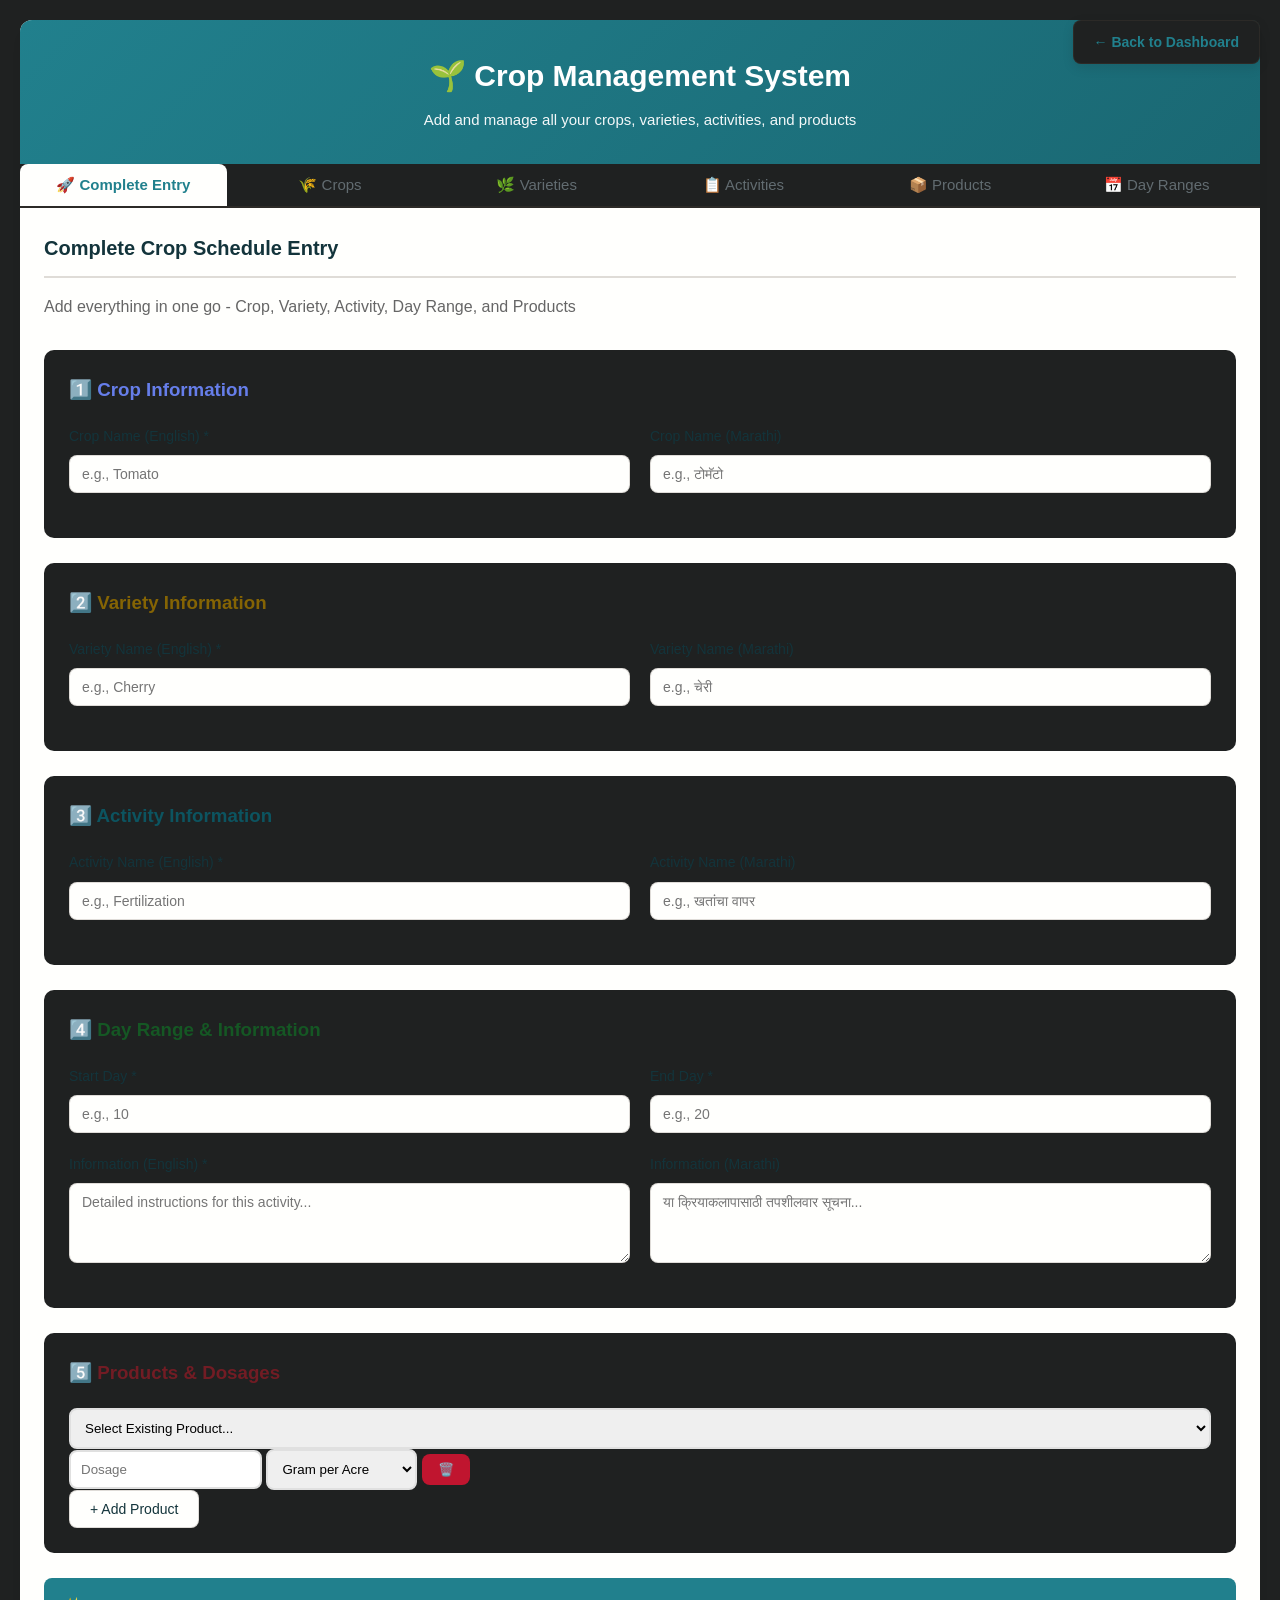
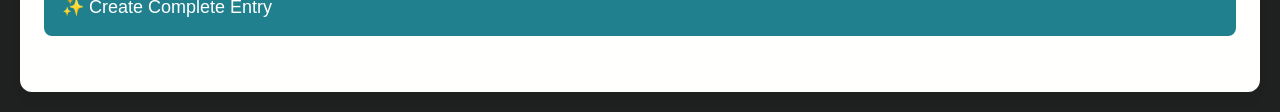
==== commit c98a3767: "api edit ui" ====
--- a/calender/templates/add.html
+++ b/calender/templates/add.html
@@ -37,7 +37,7 @@
         --color-slate-900-rgb: 19, 52, 59;
         
         /* Theme Colors */
-        --color-background: var(--color-cream-50);
+        --color-background: var(--color-charcoal-700);
         --color-surface: var(--color-cream-100);
         --color-text: var(--color-slate-900);
         --color-text-secondary: var(--color-slate-500);
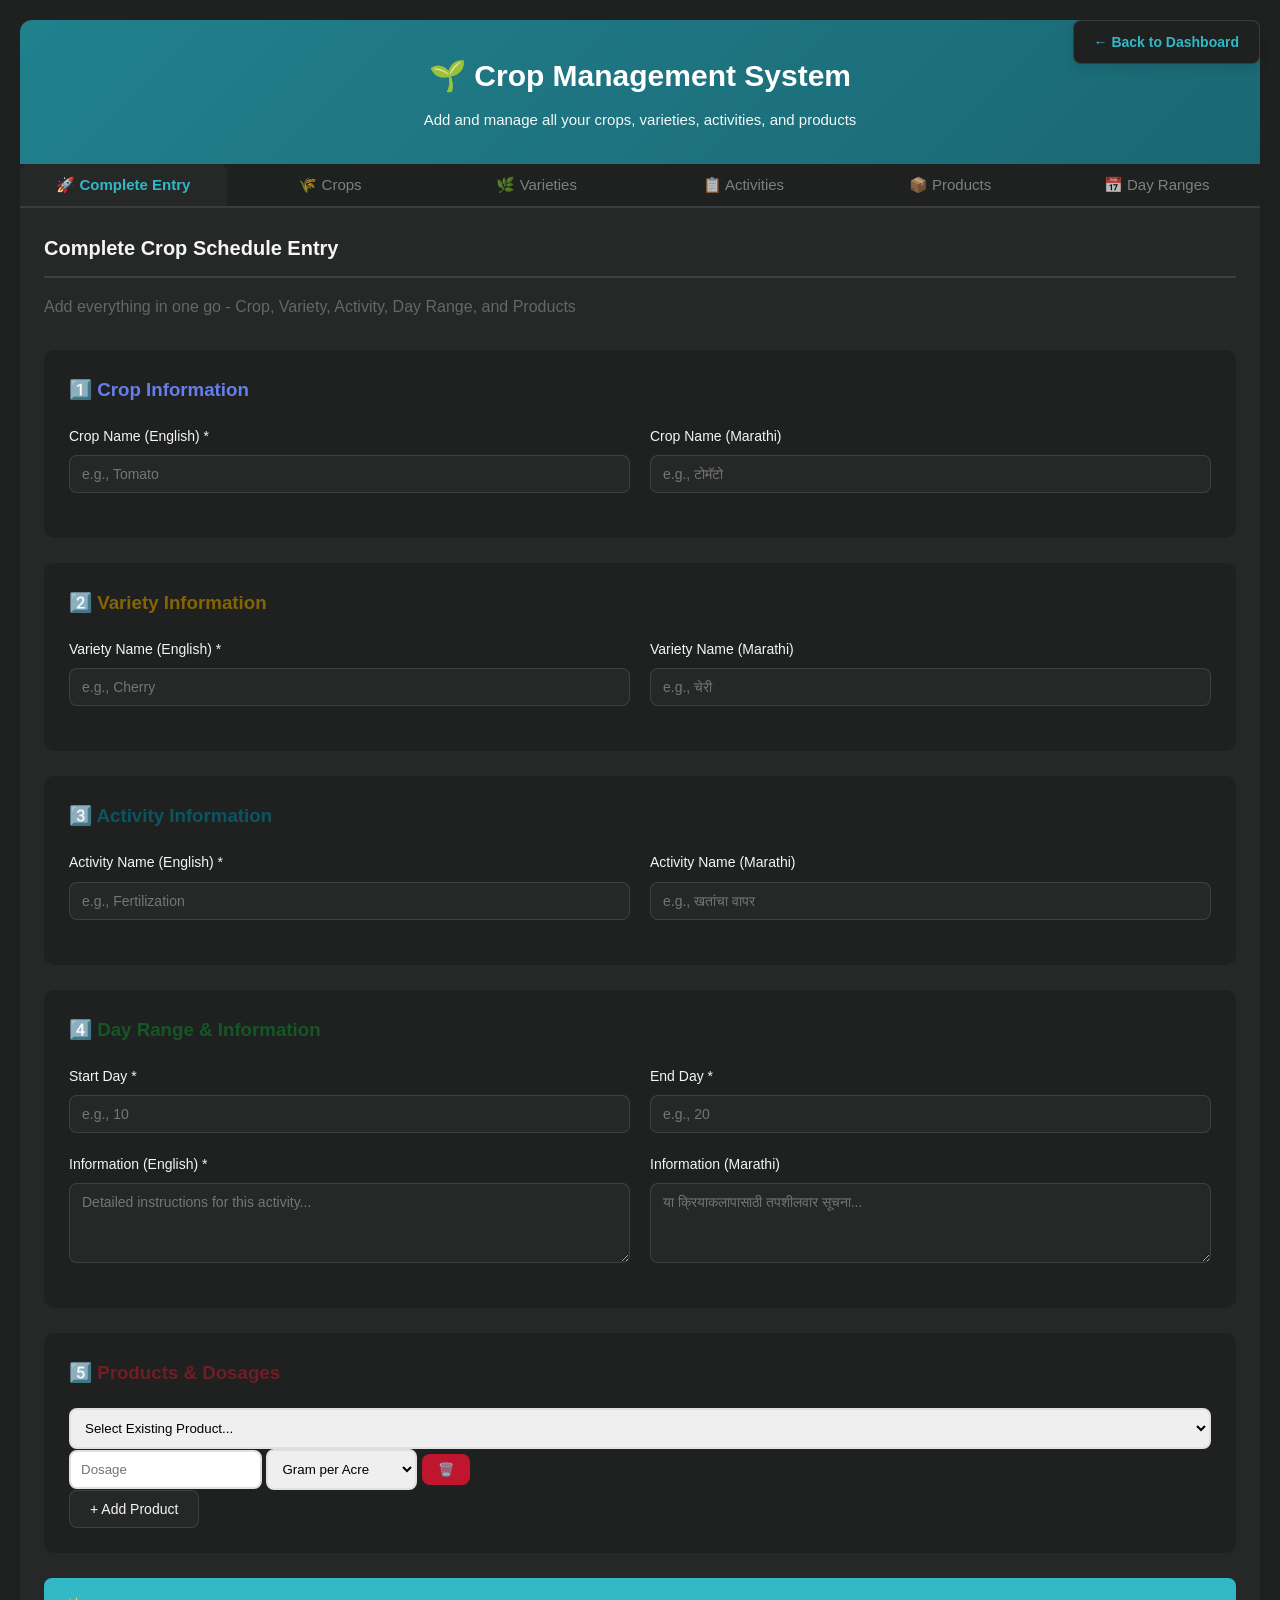
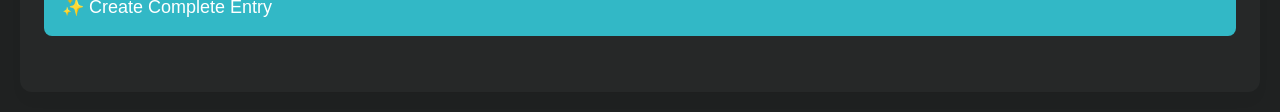
==== commit 7cafb29e: "api edit ui" ====
--- a/calender/templates/add.html
+++ b/calender/templates/add.html
@@ -38,14 +38,14 @@
         
         /* Theme Colors */
         --color-background: var(--color-charcoal-700);
-        --color-surface: var(--color-cream-100);
-        --color-text: var(--color-slate-900);
-        --color-text-secondary: var(--color-slate-500);
-        --color-primary: var(--color-teal-500);
+            --color-surface: var(--color-charcoal-800);
+            --color-text: var(--color-gray-200);
+            --color-text-secondary: rgba(167, 169, 169, 0.7);
+            --color-primary: var(--color-teal-300);
+            --color-border: rgba(119, 124, 124, 0.3);
+            --color-card-border: rgba(119, 124, 124, 0.2);
         --color-primary-hover: var(--color-teal-600);
         --color-primary-active: var(--color-teal-700);
-        --color-border: rgba(var(--color-brown-600-rgb), 0.2);
-        --color-card-border: rgba(var(--color-brown-600-rgb), 0.12);
         --color-focus-ring: rgba(var(--color-teal-500-rgb), 0.4);
         
         /* Typography */
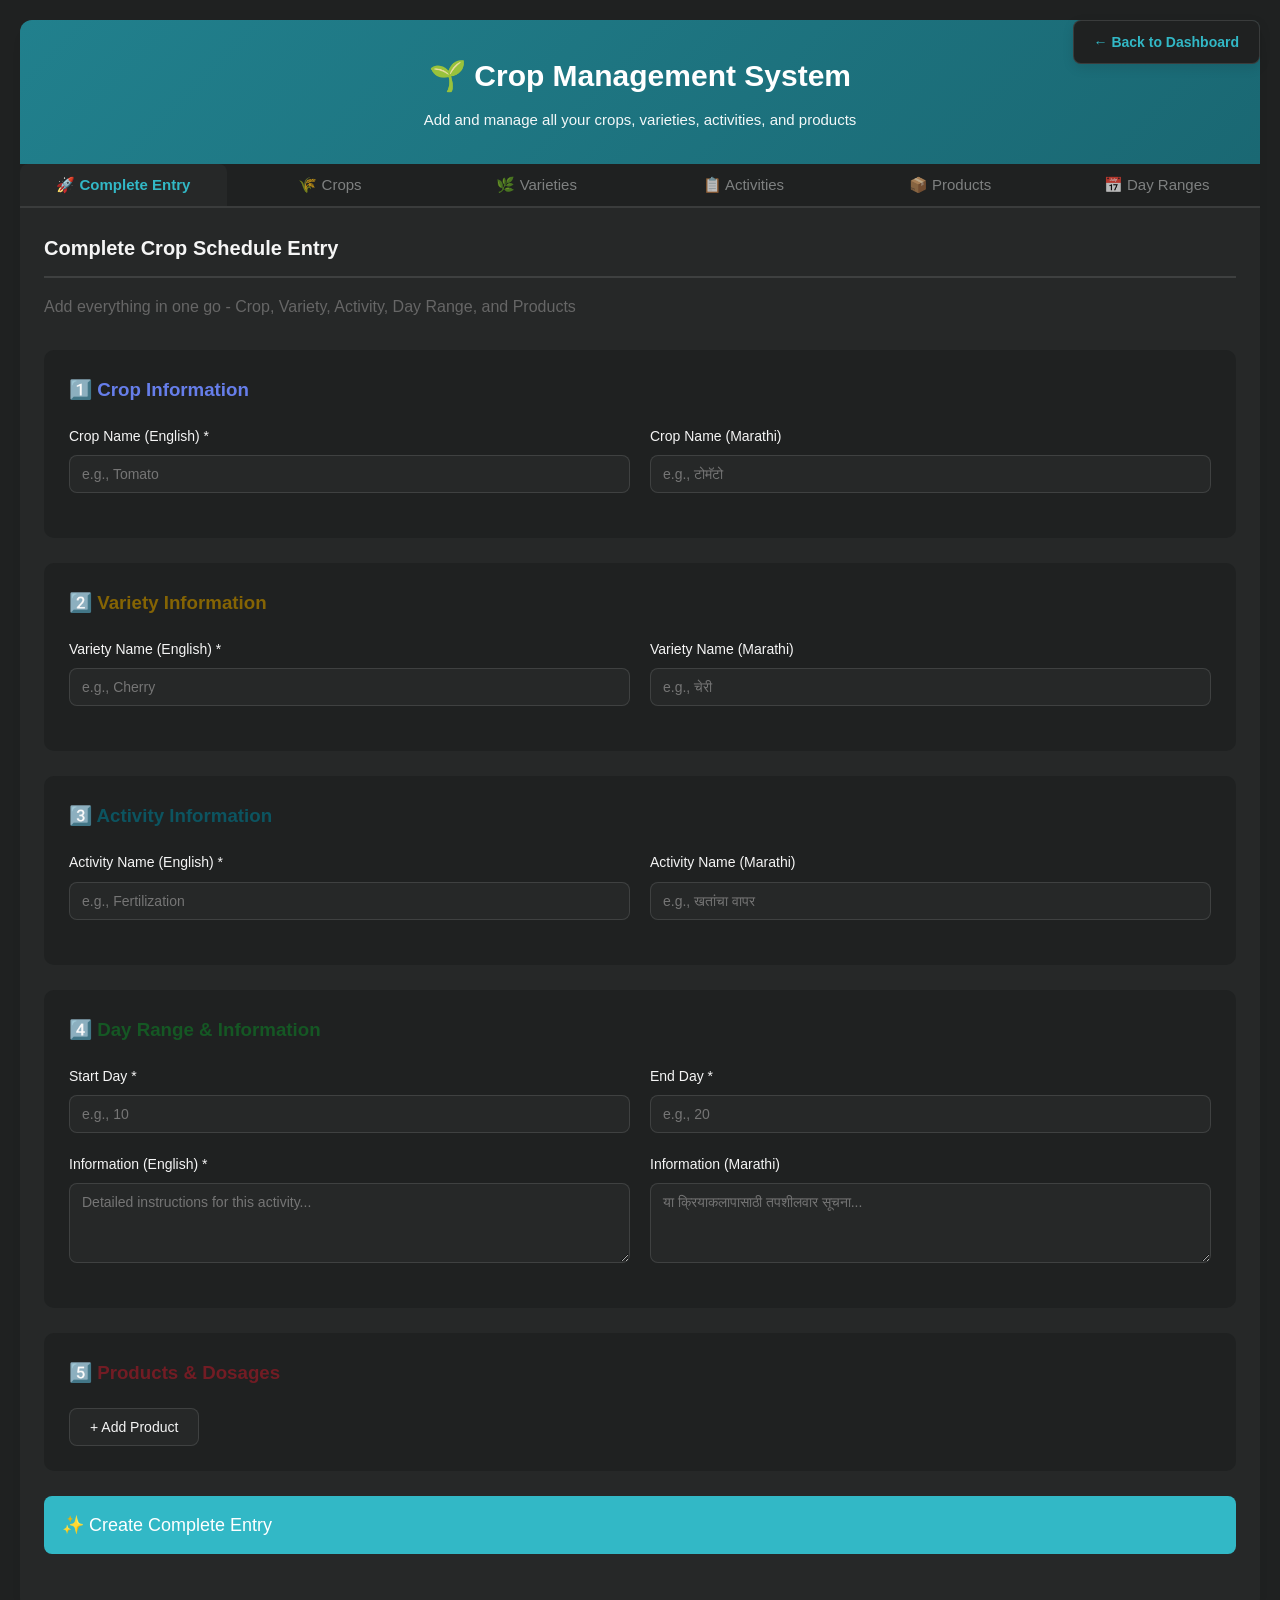
==== commit 5a97a72d: "api edit ui history" ====
--- a/calender/templates/add.html
+++ b/calender/templates/add.html
@@ -839,57 +839,69 @@
         }
 
         // Global data storage
-        let ALL_PRODUCTS = [];
-        let ALL_CROPS = [];
-        let ALL_ACTIVITIES = [];
-
+        let ALL_PRODUCTS = [];  // ✅ Changed const to let
+let ALL_CROPS = [];
+let ALL_ACTIVITIES = [];
+
+async function loadProducts() {
+    try {
+        const response = await fetch('/api/products-readonly/?page_size=1000');  // ✅ Added page_size
+        const data = await response.json();
+        ALL_PRODUCTS = data.results || data;  // ✅ No const! Updates global variable
+        console.log(`✅ Loaded ${ALL_PRODUCTS.length} products`);  // ✅ Verify
+    } catch (error) {
+        console.error('Error loading products:', error);
+    }
+}
         // Load initial data
         document.addEventListener('DOMContentLoaded', function() {
-            loadProducts();
-        });
-
-        async function loadProducts() {
-            try {
-                const response = await fetch('/api/products-readonly/');
-                const data = await response.json();
-                ALL_PRODUCTS = data.results || data;
-            } catch (error) {
-                console.error('Error loading products:', error);
-            }
-        }
-
-        // Product row management for complete form
-        function addProductRow() {
-            const container = document.getElementById('product-list');
-            const row = document.createElement('div');
-            row.className = 'product-row';
-            row.style.gridTemplateColumns = '2fr 2fr 1fr 1fr auto'; // Adjusted for new field
-            row.innerHTML = `
-                <div style="display: flex; flex-direction: column; gap: 5px;">
-                    <select class="product-id" onchange="toggleNewProductInput(this)" style="padding: 10px; border: 2px solid #e0e0e0; border-radius: 8px;">
-                        <option value="">Select Existing Product...</option>
-                        ${ALL_PRODUCTS.map(p => `<option value="${p.id}">${p.name}</option>`).join('')}
-                        <option value="new">➕ Add New Product</option>
-                    </select>
-                    <input type="text" class="new-product-name" placeholder="New product name..." style="padding: 10px; border: 2px solid #e0e0e0; border-radius: 8px; display: none;">
-                </div>
-                <input type="text" class="new-product-marathi" placeholder="Product name (Marathi) - Optional" style="padding: 10px; border: 2px solid #e0e0e0; border-radius: 8px; display: none;">
-                <input type="number" step="0.01" class="dosage" placeholder="Dosage" required style="padding: 10px; border: 2px solid #e0e0e0; border-radius: 8px;">
-                <select class="dosage-unit" required style="padding: 10px; border: 2px solid #e0e0e0; border-radius: 8px;">
-                    <option value="gm/acre">Gram per Acre</option>
-                    <option value="kg/acre">Kilogram per Acre</option>
-                    <option value="ml/acre">Milliliter per Acre</option>
-                    <option value="liter/acre">Liter per Acre</option>
-                    <option value="gm/liter">Gram per Liter</option>
-                    <option value="ml/liter">Milliliter per Liter</option>
-                    <option value="gm/plant">Gram per Plant</option>
-                    <option value="ml/plant">Milliliter per Plant</option>
-                </select>
-                <button type="button" class="btn btn-danger" onclick="this.parentElement.remove()">🗑️</button>
-            `;
-            container.appendChild(row);
-        }
-        
+    loadProducts();
+});
+
+// Product row management for complete form
+function addProductRow() {
+    const container = document.getElementById('product-list');
+    const row = document.createElement('div');
+    row.className = 'product-row';
+    row.style.gridTemplateColumns = '2fr 2fr 1fr 1fr auto';
+    
+    // ✅ Check if products are loaded
+    console.log(`Products available: ${ALL_PRODUCTS.length}`);
+    
+    if (ALL_PRODUCTS.length === 0) {
+        console.warn('⚠️ Products not loaded yet! Retrying...');
+        // Wait a bit and try again
+        setTimeout(addProductRow, 500);
+        return;
+    }
+    
+    row.innerHTML = `
+        <div style="display: flex; flex-direction: column; gap: 5px;">
+            <select class="product-id" onchange="toggleNewProductInput(this)" style="padding: 10px; border: 2px solid #e0e0e0; border-radius: 8px;">
+                <option value="">Select Existing Product...</option>
+                ${ALL_PRODUCTS.map(p => `<option value="${p.id}">${p.name}</option>`).join('')}
+                <option value="new">➕ Add New Product</option>
+            </select>
+            <input type="text" class="new-product-name" placeholder="New product name..." style="padding: 10px; border: 2px solid #e0e0e0; border-radius: 8px; display: none;">
+        </div>
+        <input type="text" class="new-product-marathi" placeholder="Product name (Marathi) - Optional" style="padding: 10px; border: 2px solid #e0e0e0; border-radius: 8px; display: none;">
+        <input type="number" step="0.01" class="dosage" placeholder="Dosage" required style="padding: 10px; border: 2px solid #e0e0e0; border-radius: 8px;">
+        <select class="dosage-unit" required style="padding: 10px; border: 2px solid #e0e0e0; border-radius: 8px;">
+            <option value="gm/acre">Gram per Acre</option>
+            <option value="kg/acre">Kilogram per Acre</option>
+            <option value="ml/acre">Milliliter per Acre</option>
+            <option value="liter/acre">Liter per Acre</option>
+            <option value="gm/liter">Gram per Liter</option>
+            <option value="ml/liter">Milliliter per Liter</option>
+            <option value="gm/plant">Gram per Plant</option>
+            <option value="ml/plant">Milliliter per Plant</option>
+        </select>
+        <button type="button" class="btn btn-danger" onclick="this.parentElement.remove()">🗑️</button>
+    `;
+    
+    console.log(`✅ Added product row with ${ALL_PRODUCTS.length} products`);
+    container.appendChild(row);
+}
         // Toggle between selecting existing product or adding new one
         function toggleNewProductInput(selectElement) {
             const row = selectElement.closest('.product-row');
@@ -949,7 +961,7 @@
                 statusDiv.innerHTML = '<div class="status-message" style="background: #cce5ff;">Creating Activity...</div>';
                 
                 // 3. Create Activity
-                const activityResponse = await fetch('/api/activities/', {
+                const activityResponse = await fetch('/api/activities/?page_size=1000', {
                     method: 'POST',
                     headers: {'Content-Type': 'application/json'},
                     body: JSON.stringify({
@@ -1202,7 +1214,7 @@
         // ===== ACTIVITIES =====
         async function loadActivities() {
             try {
-                const response = await fetch('/api/activities/');
+                const response = await fetch('/api/activities/?page_size=1000');
                 const activities = await response.json();
                 ALL_ACTIVITIES = activities.results ;
                 
@@ -1233,7 +1245,7 @@
         document.getElementById('activity-form').addEventListener('submit', async function(e) {
             e.preventDefault();
             try {
-                await fetch('/api/activities/', {
+                await fetch('/api/activities/?page_size=1000', {
                     method: 'POST',
                     headers: {'Content-Type': 'application/json'},
                     body: JSON.stringify({
@@ -1363,7 +1375,7 @@
 
         async function loadActivitiesForDayRange() {
             try {
-                const response = await fetch('/api/activities/');
+                const response = await fetch('/api/activities/?page_size =1000');
                 const data = await response.json();
         const activities = data.results || data;
                 const select = document.getElementById('dayrange-activity-select');
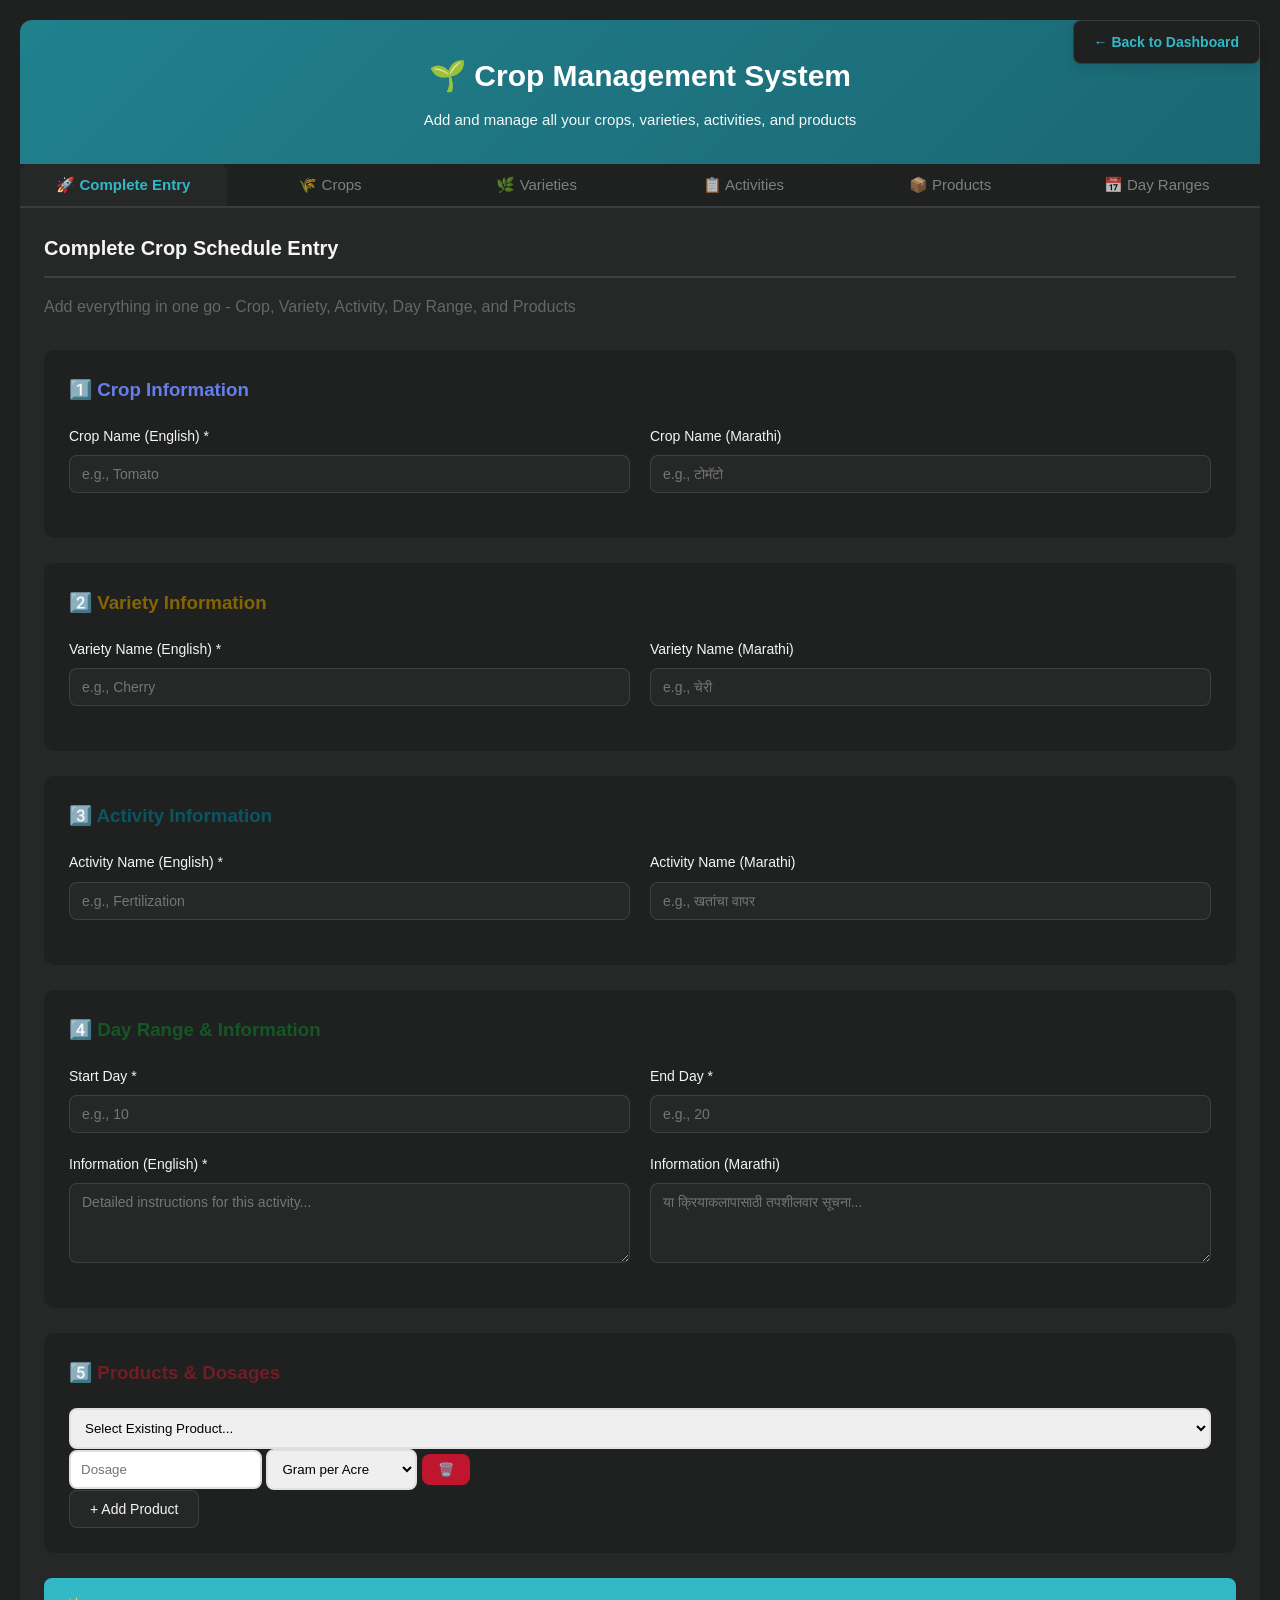
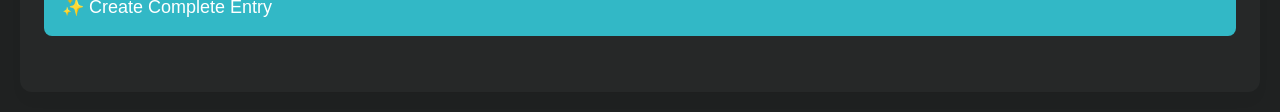
==== commit 8ae1dfdd: "done with responsiveness some change needed simple also added production" ====
--- a/calender/templates/add.html
+++ b/calender/templates/add.html
@@ -839,69 +839,57 @@
         }
 
         // Global data storage
-        let ALL_PRODUCTS = [];  // ✅ Changed const to let
-let ALL_CROPS = [];
-let ALL_ACTIVITIES = [];
-
-async function loadProducts() {
-    try {
-        const response = await fetch('/api/products-readonly/?page_size=1000');  // ✅ Added page_size
-        const data = await response.json();
-        ALL_PRODUCTS = data.results || data;  // ✅ No const! Updates global variable
-        console.log(`✅ Loaded ${ALL_PRODUCTS.length} products`);  // ✅ Verify
-    } catch (error) {
-        console.error('Error loading products:', error);
-    }
-}
+        let ALL_PRODUCTS = [];
+        let ALL_CROPS = [];
+        let ALL_ACTIVITIES = [];
+
         // Load initial data
         document.addEventListener('DOMContentLoaded', function() {
-    loadProducts();
-});
-
-// Product row management for complete form
-function addProductRow() {
-    const container = document.getElementById('product-list');
-    const row = document.createElement('div');
-    row.className = 'product-row';
-    row.style.gridTemplateColumns = '2fr 2fr 1fr 1fr auto';
-    
-    // ✅ Check if products are loaded
-    console.log(`Products available: ${ALL_PRODUCTS.length}`);
-    
-    if (ALL_PRODUCTS.length === 0) {
-        console.warn('⚠️ Products not loaded yet! Retrying...');
-        // Wait a bit and try again
-        setTimeout(addProductRow, 500);
-        return;
-    }
-    
-    row.innerHTML = `
-        <div style="display: flex; flex-direction: column; gap: 5px;">
-            <select class="product-id" onchange="toggleNewProductInput(this)" style="padding: 10px; border: 2px solid #e0e0e0; border-radius: 8px;">
-                <option value="">Select Existing Product...</option>
-                ${ALL_PRODUCTS.map(p => `<option value="${p.id}">${p.name}</option>`).join('')}
-                <option value="new">➕ Add New Product</option>
-            </select>
-            <input type="text" class="new-product-name" placeholder="New product name..." style="padding: 10px; border: 2px solid #e0e0e0; border-radius: 8px; display: none;">
-        </div>
-        <input type="text" class="new-product-marathi" placeholder="Product name (Marathi) - Optional" style="padding: 10px; border: 2px solid #e0e0e0; border-radius: 8px; display: none;">
-        <input type="number" step="0.01" class="dosage" placeholder="Dosage" required style="padding: 10px; border: 2px solid #e0e0e0; border-radius: 8px;">
-        <select class="dosage-unit" required style="padding: 10px; border: 2px solid #e0e0e0; border-radius: 8px;">
-            <option value="gm/acre">Gram per Acre</option>
-            <option value="kg/acre">Kilogram per Acre</option>
-            <option value="ml/acre">Milliliter per Acre</option>
-            <option value="liter/acre">Liter per Acre</option>
-            <option value="gm/liter">Gram per Liter</option>
-            <option value="ml/liter">Milliliter per Liter</option>
-            <option value="gm/plant">Gram per Plant</option>
-            <option value="ml/plant">Milliliter per Plant</option>
-        </select>
-        <button type="button" class="btn btn-danger" onclick="this.parentElement.remove()">🗑️</button>
-    `;
-    
-    console.log(`✅ Added product row with ${ALL_PRODUCTS.length} products`);
-    container.appendChild(row);
-}
+            loadProducts();
+        });
+
+        async function loadProducts() {
+            try {
+                const response = await fetch('/api/products-readonly/');
+                const data = await response.json();
+                ALL_PRODUCTS = data.results || data;
+            } catch (error) {
+                console.error('Error loading products:', error);
+            }
+        }
+
+        // Product row management for complete form
+        function addProductRow() {
+            const container = document.getElementById('product-list');
+            const row = document.createElement('div');
+            row.className = 'product-row';
+            row.style.gridTemplateColumns = '2fr 2fr 1fr 1fr auto'; // Adjusted for new field
+            row.innerHTML = `
+                <div style="display: flex; flex-direction: column; gap: 5px;">
+                    <select class="product-id" onchange="toggleNewProductInput(this)" style="padding: 10px; border: 2px solid #e0e0e0; border-radius: 8px;">
+                        <option value="">Select Existing Product...</option>
+                        ${ALL_PRODUCTS.map(p => `<option value="${p.id}">${p.name}</option>`).join('')}
+                        <option value="new">➕ Add New Product</option>
+                    </select>
+                    <input type="text" class="new-product-name" placeholder="New product name..." style="padding: 10px; border: 2px solid #e0e0e0; border-radius: 8px; display: none;">
+                </div>
+                <input type="text" class="new-product-marathi" placeholder="Product name (Marathi) - Optional" style="padding: 10px; border: 2px solid #e0e0e0; border-radius: 8px; display: none;">
+                <input type="number" step="0.01" class="dosage" placeholder="Dosage" required style="padding: 10px; border: 2px solid #e0e0e0; border-radius: 8px;">
+                <select class="dosage-unit" required style="padding: 10px; border: 2px solid #e0e0e0; border-radius: 8px;">
+                    <option value="gm/acre">Gram per Acre</option>
+                    <option value="kg/acre">Kilogram per Acre</option>
+                    <option value="ml/acre">Milliliter per Acre</option>
+                    <option value="liter/acre">Liter per Acre</option>
+                    <option value="gm/liter">Gram per Liter</option>
+                    <option value="ml/liter">Milliliter per Liter</option>
+                    <option value="gm/plant">Gram per Plant</option>
+                    <option value="ml/plant">Milliliter per Plant</option>
+                </select>
+                <button type="button" class="btn btn-danger" onclick="this.parentElement.remove()">🗑️</button>
+            `;
+            container.appendChild(row);
+        }
+        
         // Toggle between selecting existing product or adding new one
         function toggleNewProductInput(selectElement) {
             const row = selectElement.closest('.product-row');
@@ -961,7 +949,7 @@
                 statusDiv.innerHTML = '<div class="status-message" style="background: #cce5ff;">Creating Activity...</div>';
                 
                 // 3. Create Activity
-                const activityResponse = await fetch('/api/activities/?page_size=1000', {
+                const activityResponse = await fetch('/api/activities/', {
                     method: 'POST',
                     headers: {'Content-Type': 'application/json'},
                     body: JSON.stringify({
@@ -1214,7 +1202,7 @@
         // ===== ACTIVITIES =====
         async function loadActivities() {
             try {
-                const response = await fetch('/api/activities/?page_size=1000');
+                const response = await fetch('/api/activities/');
                 const activities = await response.json();
                 ALL_ACTIVITIES = activities.results ;
                 
@@ -1245,7 +1233,7 @@
         document.getElementById('activity-form').addEventListener('submit', async function(e) {
             e.preventDefault();
             try {
-                await fetch('/api/activities/?page_size=1000', {
+                await fetch('/api/activities/', {
                     method: 'POST',
                     headers: {'Content-Type': 'application/json'},
                     body: JSON.stringify({
@@ -1375,7 +1363,7 @@
 
         async function loadActivitiesForDayRange() {
             try {
-                const response = await fetch('/api/activities/?page_size =1000');
+                const response = await fetch('/api/activities/');
                 const data = await response.json();
         const activities = data.results || data;
                 const select = document.getElementById('dayrange-activity-select');
